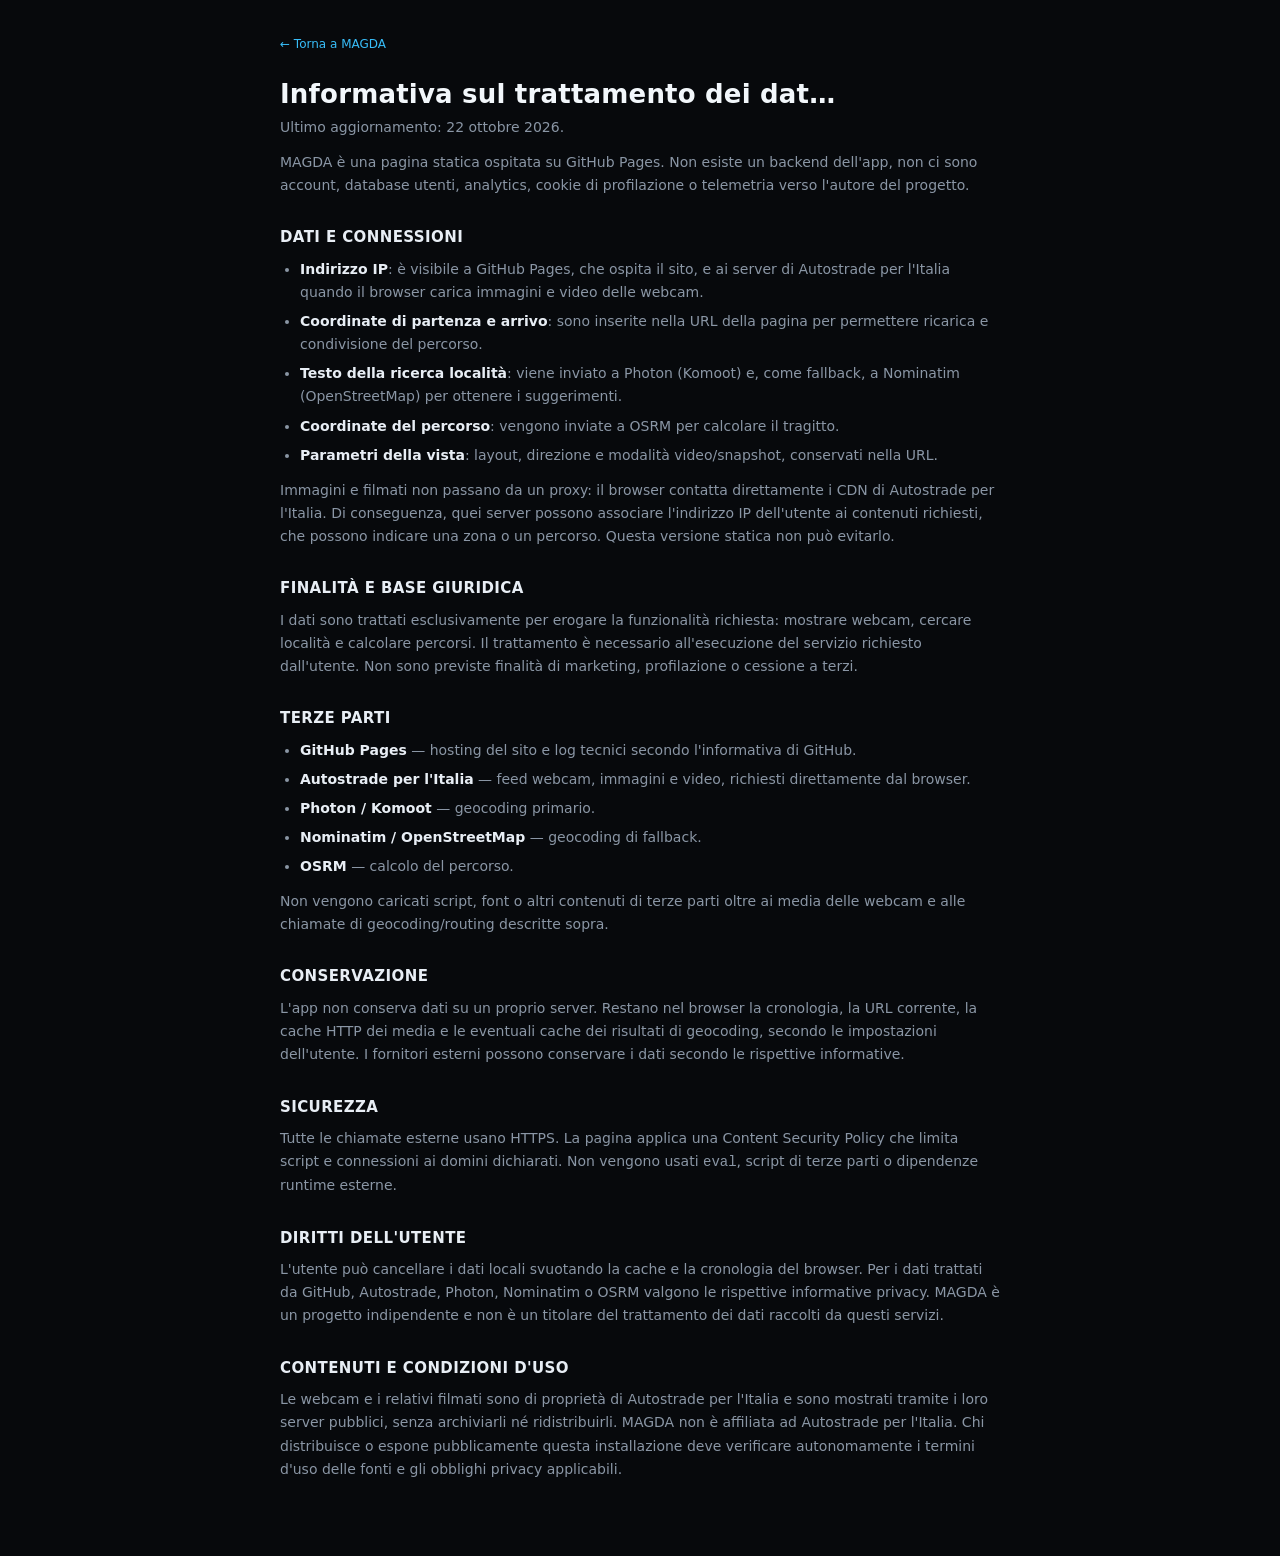
==== site/privacy.html @ 09bb5ff6 "Add privacy notice and harden static client" ====
<!doctype html>
<html lang="it" class="privacy-doc">
<head>
  <meta charset="utf-8">
  <meta name="viewport" content="width=device-width, initial-scale=1">
  <meta name="color-scheme" content="dark">
  <meta http-equiv="Content-Security-Policy" content="default-src 'self'; script-src 'self'; style-src 'self' 'unsafe-inline'; img-src 'self' data: https://video.autostrade.it; media-src 'self' https://video.autostrade.it; connect-src 'self' https://photon.komoot.io https://nominatim.openstreetmap.org https://router.project-osrm.org; font-src 'self'; object-src 'none'; base-uri 'self'; form-action 'self'">
  <link rel="icon" href="./logo-mark-64.png" type="image/png">
  <title>Informativa privacy · MAGDA</title>
  <link rel="stylesheet" href="./style.css">
</head>
<body class="privacy-doc">
  <main class="privacy-page">
    <a class="privacy-back" href="./">← Torna a MAGDA</a>

    <h1>Informativa sul trattamento dei dati personali</h1>
    <p>Ultimo aggiornamento: 22 ottobre 2026.</p>

    <p>MAGDA è una pagina statica ospitata su GitHub Pages. Non esiste un backend dell'app, non ci sono account, database utenti, analytics, cookie di profilazione o telemetria verso l'autore del progetto.</p>

    <h2>Dati e connessioni</h2>
    <ul>
      <li><strong>Indirizzo IP</strong>: è visibile a GitHub Pages, che ospita il sito, e ai server di Autostrade per l'Italia quando il browser carica immagini e video delle webcam.</li>
      <li><strong>Coordinate di partenza e arrivo</strong>: sono inserite nella URL della pagina per permettere ricarica e condivisione del percorso.</li>
      <li><strong>Testo della ricerca località</strong>: viene inviato a Photon (Komoot) e, come fallback, a Nominatim (OpenStreetMap) per ottenere i suggerimenti.</li>
      <li><strong>Coordinate del percorso</strong>: vengono inviate a OSRM per calcolare il tragitto.</li>
      <li><strong>Parametri della vista</strong>: layout, direzione e modalità video/snapshot, conservati nella URL.</li>
    </ul>

    <p>Immagini e filmati non passano da un proxy: il browser contatta direttamente i CDN di Autostrade per l'Italia. Di conseguenza, quei server possono associare l'indirizzo IP dell'utente ai contenuti richiesti, che possono indicare una zona o un percorso. Questa versione statica non può evitarlo.</p>

    <h2>Finalità e base giuridica</h2>
    <p>I dati sono trattati esclusivamente per erogare la funzionalità richiesta: mostrare webcam, cercare località e calcolare percorsi. Il trattamento è necessario all'esecuzione del servizio richiesto dall'utente. Non sono previste finalità di marketing, profilazione o cessione a terzi.</p>

    <h2>Terze parti</h2>
    <ul>
      <li><strong>GitHub Pages</strong> — hosting del sito e log tecnici secondo l'informativa di GitHub.</li>
      <li><strong>Autostrade per l'Italia</strong> — feed webcam, immagini e video, richiesti direttamente dal browser.</li>
      <li><strong>Photon / Komoot</strong> — geocoding primario.</li>
      <li><strong>Nominatim / OpenStreetMap</strong> — geocoding di fallback.</li>
      <li><strong>OSRM</strong> — calcolo del percorso.</li>
    </ul>
    <p>Non vengono caricati script, font o altri contenuti di terze parti oltre ai media delle webcam e alle chiamate di geocoding/routing descritte sopra.</p>

    <h2>Conservazione</h2>
    <p>L'app non conserva dati su un proprio server. Restano nel browser la cronologia, la URL corrente, la cache HTTP dei media e le eventuali cache dei risultati di geocoding, secondo le impostazioni dell'utente. I fornitori esterni possono conservare i dati secondo le rispettive informative.</p>

    <h2>Sicurezza</h2>
    <p>Tutte le chiamate esterne usano HTTPS. La pagina applica una Content Security Policy che limita script e connessioni ai domini dichiarati. Non vengono usati <code>eval</code>, script di terze parti o dipendenze runtime esterne.</p>

    <h2>Diritti dell'utente</h2>
    <p>L'utente può cancellare i dati locali svuotando la cache e la cronologia del browser. Per i dati trattati da GitHub, Autostrade, Photon, Nominatim o OSRM valgono le rispettive informative privacy. MAGDA è un progetto indipendente e non è un titolare del trattamento dei dati raccolti da questi servizi.</p>

    <h2>Contenuti e condizioni d'uso</h2>
    <p>Le webcam e i relativi filmati sono di proprietà di Autostrade per l'Italia e sono mostrati tramite i loro server pubblici, senza archiviarli né ridistribuirli. MAGDA non è affiliata ad Autostrade per l'Italia. Chi distribuisce o espone pubblicamente questa installazione deve verificare autonomamente i termini d'uso delle fonti e gli obblighi privacy applicabili.</p>
  </main>
</body>
</html>
---- site/style.css ----
:root {
  --bg: #07090c;
  --panel: #11161c;
  --line: #242b34;
  --text: #e8eef5;
  --muted: #8a96a5;
  --nord: #22c55e;
  --sud: #f59e0b;
  --accent: #38bdf8;
  --danger: #ef4444;
}

* {
  box-sizing: border-box;
}

html,
body {
  height: 100%;
}

body {
  margin: 0;
  display: flex;
  flex-direction: column;
  overflow: hidden;
  background: radial-gradient(circle at 50% 0%, #111821 0%, var(--bg) 55%);
  color: var(--text);
  font-family: "Inter", "Segoe UI", system-ui, -apple-system, sans-serif;
}

.welcome-bg {
  position: fixed;
  inset: -20px;
  z-index: 0;
  display: grid;
  grid-template-columns: repeat(4, minmax(0, 1fr));
  grid-template-rows: repeat(2, minmax(0, 1fr));
  gap: 2px;
  overflow: hidden;
  pointer-events: none;
  filter: blur(7px) brightness(0.6) saturate(0.8);
  transform: scale(1.04);
}

.welcome-bg[hidden] {
  display: none;
}

.welcome-bg img {
  display: block;
  width: 100%;
  height: 100%;
  object-fit: cover;
}

body.is-welcome .topbar,
body.is-welcome .stage {
  visibility: hidden;
}

body.is-welcome .masthead {
  position: relative;
  z-index: 61;
}

.masthead {
  display: grid;
  grid-template-columns: minmax(0, 1fr) auto minmax(0, 1fr);
  align-items: center;
  gap: 16px;
  padding: 8px 14px;
  background:
    radial-gradient(120% 180% at 0% 0%, rgba(34, 197, 94, 0.1), transparent 55%),
    linear-gradient(180deg, #141b23 0%, #0c1117 100%);
  border-bottom: 1px solid var(--line);
  flex: 0 0 auto;
}

.masthead-brand {
  display: flex;
  align-items: center;
  gap: 12px;
  min-width: 0;
  justify-self: start;
}

.masthead-text {
  display: flex;
  flex-direction: column;
  min-width: 0;
}

.app-name {
  font-size: 22px;
  line-height: 1;
  font-weight: 900;
  letter-spacing: 2.5px;
  color: #f2f7fb;
  text-shadow: 0 2px 10px rgba(0, 0, 0, 0.5);
}

.app-tagline {
  margin-top: 3px;
  overflow: hidden;
  color: var(--muted);
  font-size: 9px;
  font-weight: 600;
  letter-spacing: 1.4px;
  text-overflow: ellipsis;
  text-transform: uppercase;
  white-space: nowrap;
}

.masthead-stats {
  display: flex;
  flex-direction: column;
  align-items: center;
  gap: 1px;
  justify-self: center;
  padding: 5px 14px;
  color: var(--text);
  background: rgba(56, 189, 248, 0.06);
  border: 1px solid rgba(56, 189, 248, 0.24);
  border-radius: 9px;
  cursor: pointer;
  transition:
    background 120ms ease,
    border-color 120ms ease;
}

.masthead-stats:hover,
.masthead-stats:focus-visible {
  background: rgba(56, 189, 248, 0.14);
  border-color: rgba(56, 189, 248, 0.55);
  outline: none;
}

.stats-label {
  color: var(--muted);
  font-size: 9px;
  font-weight: 700;
  letter-spacing: 1.1px;
  text-transform: uppercase;
  white-space: nowrap;
}

.stats-total {
  color: #eaf6ff;
  font-size: 19px;
  font-weight: 800;
  font-variant-numeric: tabular-nums;
  line-height: 1;
}

.github-link {
  display: grid;
  place-items: center;
  width: 36px;
  height: 36px;
  color: #c3cdd8;
  background: #0b0f14;
  border: 1px solid var(--line);
  border-radius: 8px;
  flex: 0 0 auto;
  justify-self: end;
  transition: color 0.15s, background 0.15s, border-color 0.15s;
}

.github-link:hover {
  color: #fff;
  background: #111820;
  border-color: #3a4653;
}

.topbar {
  display: flex;
  align-items: center;
  gap: 14px;
  padding: 9px 14px;
  background: linear-gradient(180deg, #171d25 0%, #0e1319 100%);
  border-bottom: 1px solid var(--line);
  flex: 0 0 auto;
  flex-wrap: wrap;
  row-gap: 8px;
}

.brand {
  display: flex;
  align-items: center;
  gap: 10px;
  min-width: 0;
}

.brand-logo {
  display: block;
  width: 38px;
  height: 38px;
  flex: 0 0 auto;
  filter: drop-shadow(0 2px 6px rgba(0, 0, 0, 0.45));
}

.status-dot {
  width: 9px;
  height: 9px;
  border-radius: 50%;
  background: var(--nord);
  box-shadow: 0 0 0 0 rgba(34, 197, 94, 0.55);
  animation: pulse 2.2s infinite;
  flex: 0 0 auto;
}

.status-dot.is-error {
  background: var(--danger);
  box-shadow: 0 0 0 0 rgba(239, 68, 68, 0.55);
  animation-name: pulse-error;
}

@keyframes pulse {
  0% {
    box-shadow: 0 0 0 0 rgba(34, 197, 94, 0.5);
  }
  70% {
    box-shadow: 0 0 0 7px rgba(34, 197, 94, 0);
  }
  100% {
    box-shadow: 0 0 0 0 rgba(34, 197, 94, 0);
  }
}

@keyframes pulse-error {
  0% {
    box-shadow: 0 0 0 0 rgba(239, 68, 68, 0.5);
  }
  70% {
    box-shadow: 0 0 0 7px rgba(239, 68, 68, 0);
  }
  100% {
    box-shadow: 0 0 0 0 rgba(239, 68, 68, 0);
  }
}

.brand-text {
  min-width: 0;
}

h1 {
  margin: 0;
  max-width: min(46vw, 560px);
  overflow: hidden;
  font-size: 15px;
  font-weight: 700;
  letter-spacing: 0.2px;
  text-overflow: ellipsis;
  white-space: nowrap;
}

h1 .arrow {
  font-weight: 500;
  color: var(--muted);
}

#subtitle {
  max-width: 100%;
  margin: 2px 0 0;
  overflow: hidden;
  color: var(--muted);
  font-size: 11px;
  text-overflow: ellipsis;
  white-space: nowrap;
}

.direction-tabs {
  display: flex;
  align-items: center;
  gap: 3px;
  padding: 3px;
  background: #0b0f14;
  border: 1px solid var(--line);
  border-radius: 8px;
  flex: 0 0 auto;
}

.direction {
  display: flex;
  align-items: center;
  gap: 6px;
  font-weight: 600;
}

.direction .dir-arrow {
  font-size: 13px;
  line-height: 1;
  color: var(--muted);
}

.direction[data-direction="nord"].is-active {
  background: rgba(34, 197, 94, 0.14);
  color: #4ade80;
}

.direction[data-direction="nord"].is-active .dir-arrow {
  color: var(--nord);
}

.direction[data-direction="sud"].is-active {
  background: rgba(245, 158, 11, 0.14);
  color: #fbbf24;
}

.direction[data-direction="sud"].is-active .dir-arrow {
  color: var(--sud);
}

.direction-tabs.is-route .direction.is-active {
  background: rgba(56, 189, 248, 0.14);
  color: #7dd3fc;
}

.direction-tabs.is-route .direction.is-active .dir-arrow {
  color: var(--accent);
}

.direction-tabs.is-single {
  display: none;
}

.tab-count {
  min-width: 20px;
  padding: 2px 5px;
  border-radius: 999px;
  background: rgba(255, 255, 255, 0.08);
  font-size: 10px;
  font-variant-numeric: tabular-nums;
  text-align: center;
}

.controls {
  display: flex;
  align-items: center;
  gap: 7px;
  margin-left: auto;
  flex-wrap: wrap;
  justify-content: flex-end;
}

.group {
  display: flex;
  align-items: center;
  gap: 2px;
  padding: 3px;
  background: #0b0f14;
  border: 1px solid var(--line);
  border-radius: 8px;
}

#fullscreen {
  display: grid;
  place-items: center;
}

#fullscreen svg {
  display: block;
}

button {
  appearance: none;
  border: 0;
  background: transparent;
  color: #aeb9c6;
  font: inherit;
  font-size: 11.5px;
  line-height: 1;
  padding: 7px 9px;
  border-radius: 5px;
  cursor: pointer;
  transition: background 0.15s, color 0.15s;
  white-space: nowrap;
}

button:hover:not(:disabled) {
  background: #1e2630;
  color: #fff;
}

button.is-active {
  background: #143545;
  color: var(--accent);
}

button:disabled {
  opacity: 0.35;
  cursor: default;
}

button:focus-visible {
  outline: 2px solid var(--accent);
  outline-offset: 1px;
}

.pager {
  min-width: 54px;
  text-align: center;
  font-size: 11px;
  font-variant-numeric: tabular-nums;
  color: #c3cdd8;
}

.stage {
  flex: 1 1 auto;
  min-height: 0;
  display: flex;
}

.grid {
  flex: 1;
  min-width: 0;
  min-height: 0;
  display: grid;
  gap: 5px;
  padding: 5px;
  background: #040608;
}

.grid[data-cols="2"] {
  grid-template-columns: repeat(2, minmax(0, 1fr));
  grid-template-rows: repeat(2, minmax(0, 1fr));
}

.grid[data-cols="3"] {
  grid-template-columns: repeat(3, minmax(0, 1fr));
  grid-template-rows: repeat(3, minmax(0, 1fr));
}

.grid[data-cols="4"] {
  grid-template-columns: repeat(4, minmax(0, 1fr));
  grid-template-rows: repeat(4, minmax(0, 1fr));
}

.grid[data-cols="5"] {
  grid-template-columns: repeat(5, minmax(0, 1fr));
  grid-template-rows: repeat(5, minmax(0, 1fr));
}

.grid[data-cols="1"] {
  grid-template-columns: minmax(0, 1fr);
  grid-auto-rows: max-content;
  align-content: start;
  overflow-y: auto;
  overscroll-behavior: contain;
}

.grid[data-cols="1"] .tile {
  width: 100%;
  aspect-ratio: 16 / 9;
}

.grid[data-cols="all"] {
  grid-template-columns: repeat(auto-fill, minmax(260px, 1fr));
  grid-auto-rows: max-content;
  align-content: start;
  align-items: start;
  overflow-y: auto;
  overscroll-behavior: contain;
}

.grid[data-cols="all"] .tile {
  aspect-ratio: 16 / 9;
}

.grid[data-cols="all"] .overlay {
  top: 4px;
  right: 4px;
  max-width: calc(100% - 8px);
  padding: 3px 5px;
}

.grid[data-cols="all"] .name {
  font-size: 10px;
}

.grid[data-cols="all"] .meta,
.grid[data-cols="all"] .km {
  display: none;
}

.grid[data-cols="all"] .badge {
  font-size: 8px;
  padding: 1px 4px;
}

.grid::-webkit-scrollbar {
  width: 10px;
}

.grid::-webkit-scrollbar-track {
  background: #040608;
}

.grid::-webkit-scrollbar-thumb {
  background: #2a333f;
  border-radius: 5px;
}

.grid::-webkit-scrollbar-thumb:hover {
  background: #3a4654;
}

.tile {
  position: relative;
  min-width: 0;
  min-height: 0;
  overflow: hidden;
  background-color: #000;
  background-position: center;
  background-repeat: no-repeat;
  background-size: cover;
  border: 1px solid #1b222b;
  border-radius: 6px;
  cursor: pointer;
}

.tile:hover {
  border-color: #35414e;
}

.tile:focus-visible {
  outline: 2px solid var(--accent);
  outline-offset: -2px;
}

.tile:fullscreen {
  border: 0;
  border-radius: 0;
  cursor: default;
  aspect-ratio: auto;
}

.tile video,
.tile img {
  display: block;
  width: 100%;
  height: 100%;
  object-fit: contain;
  background: transparent;
}

.overlay {
  position: absolute;
  top: 7px;
  right: 7px;
  max-width: calc(100% - 14px);
  padding: 5px 8px 6px;
  background: rgba(5, 9, 13, 0.76);
  border: 1px solid rgba(255, 255, 255, 0.08);
  border-radius: 5px;
  backdrop-filter: blur(3px);
  pointer-events: none;
}

.overlay-top {
  display: flex;
  align-items: center;
  justify-content: space-between;
  gap: 8px;
}

.badge {
  font-size: 9.5px;
  font-weight: 700;
  letter-spacing: 0.09em;
  padding: 2px 6px;
  border-radius: 3px;
  color: #06110a;
  background: var(--muted);
}

.badge-nord {
  background: var(--nord);
}

.badge-sud {
  background: var(--sud);
}

.badge-est {
  background: #38bdf8;
  color: #04131c;
}

.badge-ovest {
  background: #a78bfa;
  color: #100a1f;
}

.km {
  font-size: 10.5px;
  color: #c7d3df;
  font-variant-numeric: tabular-nums;
  text-shadow: 0 1px 2px #000;
}

.name {
  margin: 4px 0 0;
  font-size: 12.5px;
  font-weight: 600;
  line-height: 1.25;
  white-space: nowrap;
  overflow: hidden;
  text-overflow: ellipsis;
  text-shadow: 0 1px 3px #000;
}

.meta {
  margin: 2px 0 0;
  font-size: 10px;
  color: #a9b5c2;
  text-shadow: 0 1px 2px #000;
}

.grid[data-cols="3"] .name {
  font-size: 11px;
}

.grid[data-cols="4"] .overlay {
  top: 4px;
  right: 4px;
  max-width: calc(100% - 8px);
  padding: 3px 5px;
}

.grid[data-cols="4"] .name {
  font-size: 9.5px;
}

.grid[data-cols="4"] .meta,
.grid[data-cols="4"] .km {
  display: none;
}

.grid[data-cols="4"] .badge {
  font-size: 8px;
  padding: 1px 4px;
}

.tile:fullscreen .overlay {
  top: 16px;
  right: 16px;
  max-width: 60%;
  padding: 10px 14px;
}

.tile:fullscreen .name {
  font-size: 16px;
}

.tile:fullscreen .meta {
  font-size: 12px;
}

.tile-empty {
  display: grid;
  place-items: center;
  background: #0a0d11;
  border-style: dashed;
  border-color: #1a2129;
  cursor: default;
}

.empty-label {
  color: #232b35;
  font-size: 18px;
}

.missing {
  display: grid;
  place-items: center;
  height: 100%;
  color: var(--muted);
  font-size: 12px;
}

.grid-empty {
  grid-column: 1 / -1;
  grid-row: 1 / -1;
  display: flex;
  flex-direction: column;
  align-items: center;
  justify-content: center;
  gap: 12px;
  padding: 24px;
  color: var(--muted);
  font-size: 13px;
  text-align: center;
}

.grid-empty p {
  max-width: 440px;
  margin: 0;
  line-height: 1.5;
}

.grid-empty button {
  padding: 8px 12px;
  background: #143545;
  color: var(--accent);
}

.stats-backdrop {
  position: fixed;
  inset: 0;
  z-index: 90;
  background: rgba(2, 5, 8, 0.55);
  backdrop-filter: blur(3px);
}

.stats-backdrop[hidden],
.stats-panel[hidden] {
  display: none;
}

.stats-panel {
  position: fixed;
  top: 50%;
  left: 50%;
  z-index: 91;
  width: min(640px, calc(100vw - 24px));
  max-height: min(78vh, calc(100vh - 32px));
  padding: 18px;
  overflow-y: auto;
  transform: translate(-50%, -50%);
  background: linear-gradient(
    180deg,
    rgba(21, 27, 35, 0.94),
    rgba(13, 18, 24, 0.94)
  );
  border: 1px solid rgba(120, 140, 160, 0.3);
  border-radius: 14px;
  box-shadow: 0 28px 90px rgba(0, 0, 0, 0.7);
  backdrop-filter: blur(18px) saturate(1.15);
}

.stats-head {
  display: flex;
  align-items: flex-start;
  justify-content: space-between;
  gap: 12px;
  margin-bottom: 14px;
}

.stats-head h2 {
  margin: 0;
  color: #f2f7fb;
  font-size: 16px;
  font-weight: 800;
}

.stats-hint {
  margin: 4px 0 0;
  color: var(--muted);
  font-size: 11px;
  line-height: 1.4;
}

.stats-close {
  padding: 0;
  width: 30px;
  height: 30px;
  color: var(--muted);
  font-size: 22px;
  line-height: 1;
  background: transparent;
  border: 1px solid transparent;
  border-radius: 8px;
  cursor: pointer;
  flex: 0 0 auto;
}

.stats-close:hover,
.stats-close:focus-visible {
  color: var(--text);
  background: rgba(255, 255, 255, 0.06);
  border-color: var(--line);
  outline: none;
}

.stats-body {
  min-height: 80px;
  color: var(--muted);
  font-size: 12px;
}

.stats-table {
  width: 100%;
  border-collapse: collapse;
  font-size: 12px;
}

.stats-table th {
  padding: 7px 8px;
  color: var(--muted);
  font-size: 9px;
  font-weight: 700;
  letter-spacing: 1px;
  text-align: left;
  text-transform: uppercase;
  border-bottom: 1px solid var(--line);
}

.stats-table td {
  padding: 10px 8px;
  vertical-align: top;
  border-bottom: 1px solid rgba(36, 43, 52, 0.7);
}

.stats-table tbody tr:last-child td {
  border-bottom: 0;
}

.stats-table .num {
  width: 1%;
  text-align: right;
  font-variant-numeric: tabular-nums;
  white-space: nowrap;
}

.stats-type {
  display: block;
  color: var(--text);
  font-weight: 700;
}

.stats-type-note {
  display: block;
  margin-top: 2px;
  color: var(--muted);
  font-size: 10px;
}

.stats-codes {
  display: flex;
  flex-wrap: wrap;
  gap: 4px;
}

.stats-code {
  display: inline-flex;
  align-items: center;
  padding: 1px 7px;
  color: #9fb4c7;
  font-size: 10px;
  font-weight: 700;
  letter-spacing: 0.4px;
  background: rgba(255, 255, 255, 0.05);
  border: 1px solid rgba(120, 140, 160, 0.2);
  border-radius: 999px;
}

.stats-total-row td {
  padding-top: 12px;
  color: var(--text);
  font-weight: 800;
  border-top: 1px solid var(--line);
  border-bottom: 0;
}

.stats-attrib {
  margin: 14px 0 0;
  color: #6f7d8c;
  font-size: 10px;
  line-height: 1.4;
}

.privacy-panel {
  width: min(680px, calc(100vw - 24px));
}

.privacy-body {
  color: var(--muted);
  font-size: 12px;
  line-height: 1.6;
}

.privacy-body p {
  margin: 0 0 10px;
}

.privacy-body h3 {
  margin: 16px 0 6px;
  color: var(--text);
  font-size: 11px;
  font-weight: 800;
  letter-spacing: 0.6px;
  text-transform: uppercase;
}

.privacy-body ul {
  margin: 0 0 10px;
  padding-left: 18px;
}

.privacy-body li {
  margin-bottom: 4px;
}

.privacy-body strong {
  color: var(--text);
}

.privacy-body a {
  color: var(--accent);
}

.privacy-note {
  margin-top: 16px !important;
  padding-top: 12px;
  color: #6f7d8c;
  border-top: 1px solid var(--line);
}

.linklike {
  padding: 0;
  color: var(--accent);
  font: inherit;
  background: none;
  border: 0;
  cursor: pointer;
  text-decoration: underline;
}

.linklike:hover,
.linklike:focus-visible {
  color: #eaf6ff;
  outline: none;
}

html.privacy-doc,
body.privacy-doc {
  min-height: 100%;
  background: var(--bg);
}

body.privacy-doc {
  display: block;
  height: auto;
  overflow: visible;
  overscroll-behavior-y: none;
}

.privacy-page {
  max-width: 760px;
  margin: 0 auto;
  padding: 32px 20px 64px;
  color: var(--muted);
  font-size: 14px;
  line-height: 1.65;
}

.privacy-page h1 {
  margin: 0 0 6px;
  color: #f2f7fb;
  font-size: 26px;
  line-height: 1.2;
}

.privacy-page h2 {
  margin: 28px 0 8px;
  color: var(--text);
  font-size: 15px;
  letter-spacing: 0.4px;
  text-transform: uppercase;
}

.privacy-page p,
.privacy-page ul {
  margin: 0 0 12px;
}

.privacy-page ul {
  padding-left: 20px;
}

.privacy-page li {
  margin-bottom: 6px;
}

.privacy-page strong {
  color: var(--text);
}

.privacy-page a {
  color: var(--accent);
}

.privacy-back {
  display: inline-block;
  margin-bottom: 24px;
  color: var(--accent);
  font-size: 12px;
  text-decoration: none;
}

.privacy-back:hover,
.privacy-back:focus-visible {
  color: #eaf6ff;
  text-decoration: underline;
}

.route-backdrop {
  position: fixed;
  inset: 0;
  z-index: 60;
  background: rgba(2, 5, 8, 0.66);
  backdrop-filter: blur(3px);
}

body.is-welcome .route-backdrop {
  background: rgba(2, 5, 8, 0.45);
  backdrop-filter: blur(2px) saturate(0.8);
}

.route-backdrop[hidden],
.route-panel[hidden],
.route-suggestions[hidden],
.route-close[hidden] {
  display: none;
}

.route-panel {
  position: fixed;
  top: 50%;
  left: 50%;
  z-index: 61;
  width: min(480px, calc(100vw - 24px));
  max-height: calc(100vh - 32px);
  padding: 18px;
  overflow-y: auto;
  transform: translate(-50%, -50%);
  background: linear-gradient(180deg, #151b23, #0d1218);
  border: 1px solid #2b3542;
  border-radius: 12px;
  box-shadow: 0 24px 80px rgba(0, 0, 0, 0.65);
}

.route-panel-head {
  display: flex;
  align-items: flex-start;
  justify-content: space-between;
  gap: 12px;
}

.route-head-main {
  display: flex;
  align-items: center;
  gap: 12px;
  min-width: 0;
}

.route-logo {
  display: block;
  width: 42px;
  height: 42px;
  flex: 0 0 auto;
  filter: drop-shadow(0 2px 6px rgba(0, 0, 0, 0.45));
}

.route-panel h2 {
  margin: 0;
  font-size: 16px;
  font-weight: 700;
  letter-spacing: 0.1px;
}

.route-hint {
  margin: 4px 0 0;
  color: var(--muted);
  font-size: 11px;
  line-height: 1.4;
}

.route-close {
  display: grid;
  place-items: center;
  width: 30px;
  height: 30px;
  padding: 0;
  color: #c3cdd8;
  font-size: 20px;
  line-height: 1;
  background: #0b0f14;
  border: 1px solid var(--line);
  border-radius: 7px;
  flex: 0 0 auto;
}

.route-field {
  position: relative;
  margin-top: 14px;
}

.route-field > label {
  display: block;
  margin-bottom: 5px;
  color: var(--muted);
  font-size: 10.5px;
  font-weight: 600;
  letter-spacing: 0.09em;
  text-transform: uppercase;
}

.route-input-wrap {
  display: flex;
  align-items: center;
  gap: 8px;
  padding: 0 10px;
  background: #080c11;
  border: 1px solid var(--line);
  border-radius: 8px;
}

.route-input-wrap:focus-within {
  border-color: var(--accent);
  box-shadow: 0 0 0 1px rgba(56, 189, 248, 0.25);
}

.route-pin {
  display: grid;
  place-items: center;
  width: 20px;
  height: 20px;
  color: #7dd3fc;
  font-size: 10px;
  font-weight: 700;
  background: #123040;
  border-radius: 50%;
  flex: 0 0 auto;
}

.route-pin.pin-b {
  color: #fbbf24;
  background: #3a2a12;
}

.route-input-wrap input {
  flex: 1;
  min-width: 0;
  padding: 10px 0;
  color: var(--text);
  font: inherit;
  font-size: 13px;
  background: transparent;
  border: 0;
  outline: 0;
}

.route-input-wrap input::placeholder {
  color: #5b6675;
}

.route-suggestions {
  position: absolute;
  top: calc(100% + 4px);
  right: 0;
  left: 0;
  z-index: 5;
  max-height: 220px;
  padding: 4px;
  margin: 0;
  overflow-y: auto;
  list-style: none;
  background: #0b1117;
  border: 1px solid #2b3542;
  border-radius: 8px;
  box-shadow: 0 14px 40px rgba(0, 0, 0, 0.55);
}

.route-suggestions li {
  margin: 0;
}

.route-suggestions button {
  display: block;
  width: 100%;
  padding: 8px 9px;
  line-height: 1.25;
  text-align: left;
  white-space: normal;
  border-radius: 6px;
}

.route-suggestions button strong {
  display: block;
  color: #e8eef5;
  font-size: 12.5px;
  font-weight: 600;
}

.route-suggestions button span {
  display: block;
  margin-top: 2px;
  color: var(--muted);
  font-size: 10.5px;
}

.route-suggestions button:hover {
  background: #1e2630;
}

.route-suggestions .suggestion-empty {
  padding: 8px 9px;
  color: var(--muted);
  font-size: 11px;
}

.route-suggestions .suggestion-error {
  color: #fca5a5;
}

.route-suggestions .suggestion-loading {
  display: flex;
  align-items: center;
  gap: 8px;
  padding: 8px 9px;
  color: #7dd3fc;
  font-size: 11px;
}

.spinner {
  width: 12px;
  height: 12px;
  flex: 0 0 auto;
  border: 2px solid rgba(125, 211, 252, 0.25);
  border-top-color: #7dd3fc;
  border-radius: 50%;
  animation: spin 0.7s linear infinite;
}

@keyframes spin {
  to {
    transform: rotate(360deg);
  }
}

@media (prefers-reduced-motion: reduce) {
  .spinner {
    animation: none;
  }
}

.route-options {
  display: flex;
  align-items: center;
  gap: 14px;
  margin-top: 16px;
  flex-wrap: wrap;
}

.route-check {
  display: flex;
  align-items: center;
  gap: 8px;
  color: #c3cdd8;
  font-size: 11.5px;
  cursor: pointer;
}

.route-check input {
  width: 14px;
  height: 14px;
  accent-color: var(--accent);
}

.route-actions {
  display: flex;
  gap: 8px;
  margin-top: 18px;
  flex-wrap: wrap;
}

.route-submit {
  flex: 1 1 160px;
  padding: 10px 16px;
  color: #04131c;
  font-weight: 700;
  background: var(--accent);
  border-radius: 7px;
}

.route-submit:hover:not(:disabled) {
  color: #04131c;
  background: #7dd3fc;
}

.route-status {
  min-height: 16px;
  margin: 12px 0 0;
  color: var(--muted);
  font-size: 11.5px;
  line-height: 1.4;
}

.route-status.is-error {
  color: #fca5a5;
}

.route-status.is-ok {
  color: #86efac;
}

.route-status.is-loading {
  color: #7dd3fc;
}

.route-attrib {
  margin: 12px 0 0;
  color: #596473;
  font-size: 9.5px;
  line-height: 1.4;
}

.error {
  position: fixed;
  left: 50%;
  bottom: 18px;
  transform: translateX(-50%);
  max-width: min(90vw, 640px);
  padding: 10px 16px;
  border: 1px solid #7f1d1d;
  border-radius: 8px;
  background: rgba(50, 12, 12, 0.95);
  color: #fecaca;
  font-size: 12px;
  z-index: 80;
}

.error[hidden] {
  display: none;
}

@media (max-width: 1000px) {
  .layout[data-layout="4"],
  .layout[data-layout="5"] {
    display: none;
  }
}

@media (max-width: 780px) {
  .masthead {
    display: flex;
    flex-wrap: wrap;
    row-gap: 6px;
  }

  .masthead-stats {
    order: 3;
    width: 100%;
  }

  .topbar {
    flex-wrap: wrap;
    gap: 8px;
  }

  .brand {
    flex: 1 1 100%;
  }

  .controls {
    margin-left: 0;
    justify-content: flex-start;
    width: 100%;
  }

  h1 {
    max-width: 100%;
    font-size: 14px;
  }

  #subtitle {
    white-space: normal;
  }

  .route-panel {
    width: calc(100vw - 16px);
    max-height: calc(100vh - 16px);
    padding: 14px;
  }

  .route-options {
    align-items: flex-start;
    flex-direction: column;
    gap: 10px;
  }

  .route-actions {
    flex-direction: column;
  }

  .route-submit {
    width: 100%;
    flex: none;
  }
}

@media (max-width: 1000px) {
  .welcome-bg {
    grid-template-columns: repeat(3, minmax(0, 1fr));
    grid-template-rows: repeat(3, minmax(0, 1fr));
  }
}

@media (max-width: 700px), (max-width: 950px) and (max-height: 500px) {
  #layout-group,
  #pager-group,
  #auto {
    display: none;
  }

  .welcome-bg {
    grid-template-columns: repeat(2, minmax(0, 1fr));
    grid-template-rows: repeat(4, minmax(0, 1fr));
  }

  .grid[data-cols="1"] {
    gap: 8px;
    padding: 0 0 8px;
  }

  .grid[data-cols="1"] .tile {
    border: 0;
    border-radius: 0;
  }
}

@media (min-width: 701px) and (max-width: 950px) and (max-height: 500px) and (orientation: landscape) {
  .grid[data-cols="1"] {
    grid-template-columns: repeat(2, minmax(0, 1fr));
  }
}
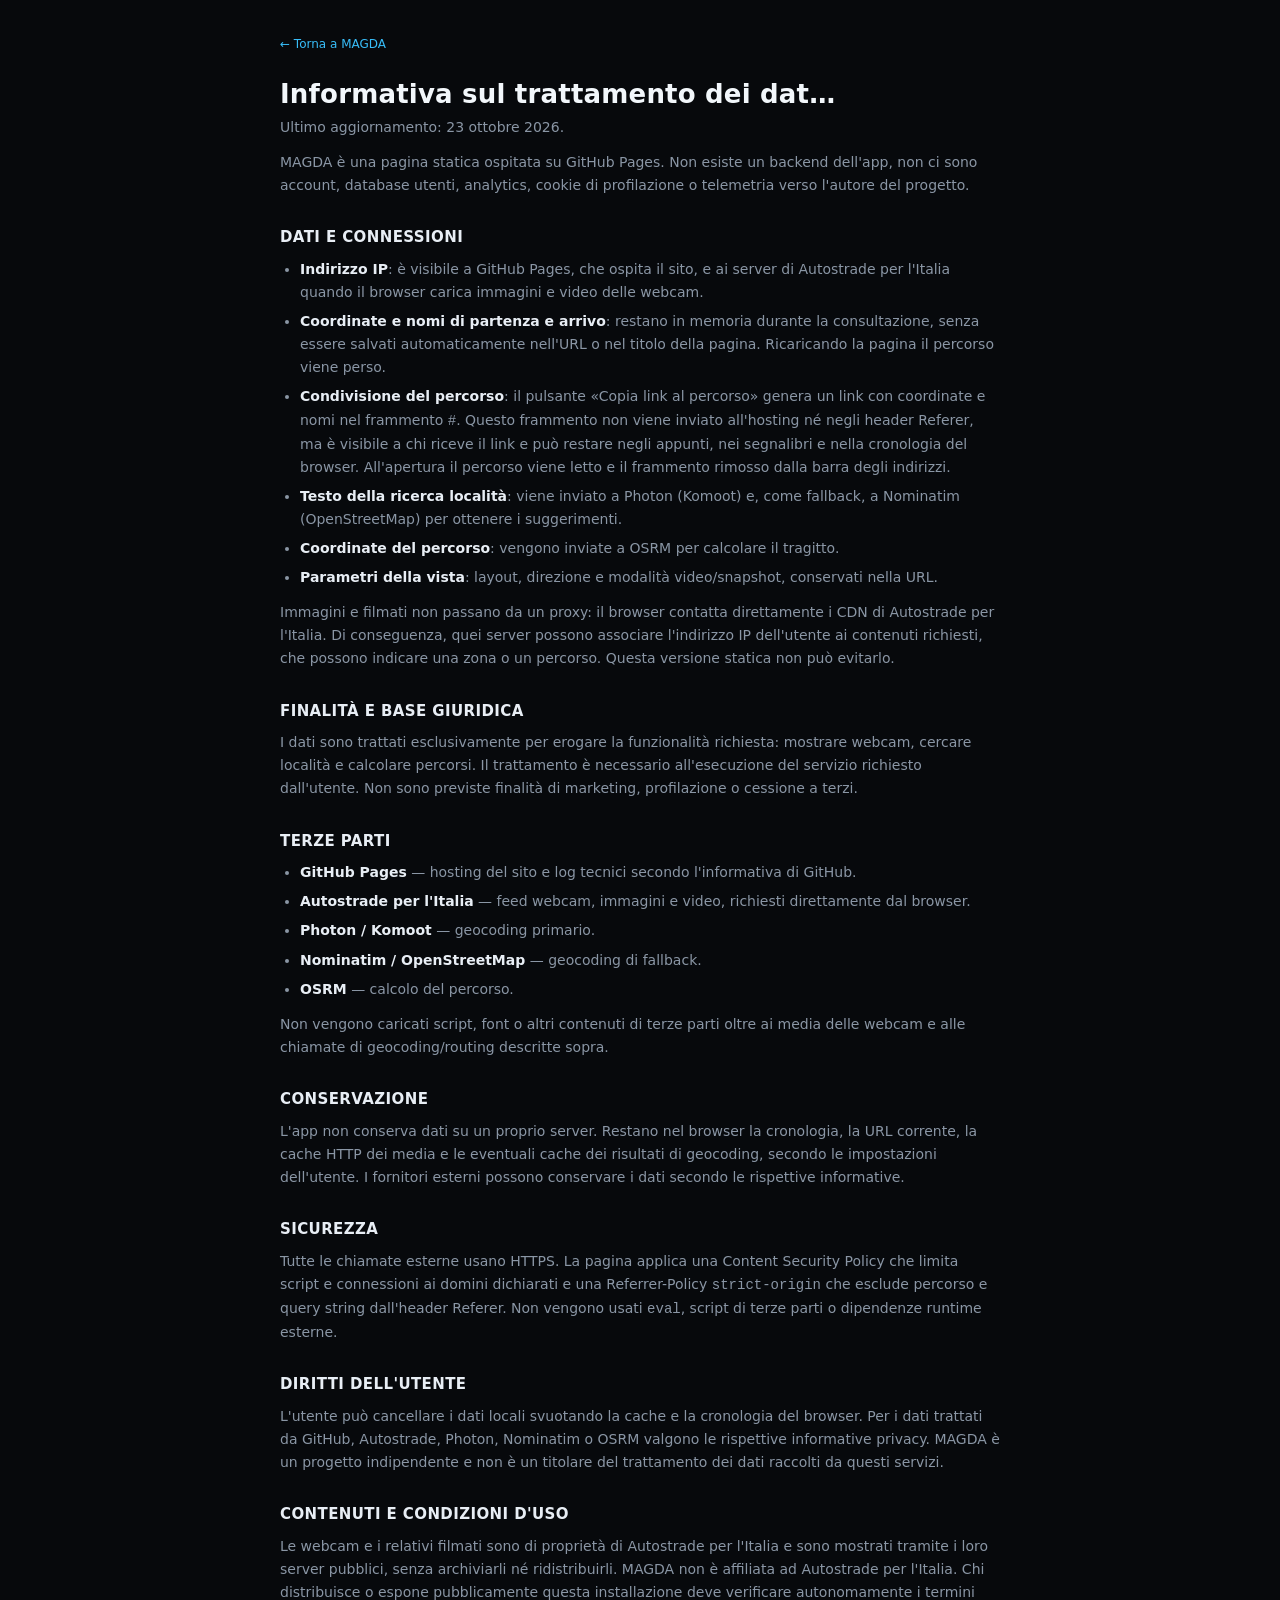
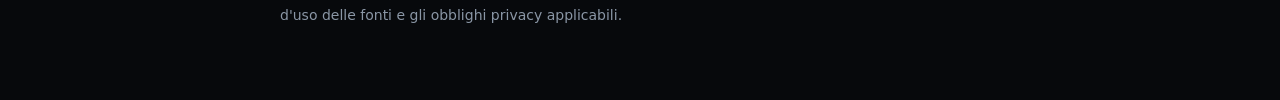
==== commit 94492119: "fix: keep route details out of the URL until explicitly shared" ====
--- a/site/privacy.html
+++ b/site/privacy.html
@@ -4,6 +4,7 @@
   <meta charset="utf-8">
   <meta name="viewport" content="width=device-width, initial-scale=1">
   <meta name="color-scheme" content="dark">
+  <meta name="referrer" content="strict-origin">
   <meta http-equiv="Content-Security-Policy" content="default-src 'self'; script-src 'self'; style-src 'self' 'unsafe-inline'; img-src 'self' data: https://video.autostrade.it; media-src 'self' https://video.autostrade.it; connect-src 'self' https://photon.komoot.io https://nominatim.openstreetmap.org https://router.project-osrm.org; font-src 'self'; object-src 'none'; base-uri 'self'; form-action 'self'">
   <link rel="icon" href="./logo-mark-64.png" type="image/png">
   <title>Informativa privacy · MAGDA</title>
@@ -14,14 +15,15 @@
     <a class="privacy-back" href="./">← Torna a MAGDA</a>
 
     <h1>Informativa sul trattamento dei dati personali</h1>
-    <p>Ultimo aggiornamento: 22 ottobre 2026.</p>
+    <p>Ultimo aggiornamento: 23 ottobre 2026.</p>
 
     <p>MAGDA è una pagina statica ospitata su GitHub Pages. Non esiste un backend dell'app, non ci sono account, database utenti, analytics, cookie di profilazione o telemetria verso l'autore del progetto.</p>
 
     <h2>Dati e connessioni</h2>
     <ul>
       <li><strong>Indirizzo IP</strong>: è visibile a GitHub Pages, che ospita il sito, e ai server di Autostrade per l'Italia quando il browser carica immagini e video delle webcam.</li>
-      <li><strong>Coordinate di partenza e arrivo</strong>: sono inserite nella URL della pagina per permettere ricarica e condivisione del percorso.</li>
+      <li><strong>Coordinate e nomi di partenza e arrivo</strong>: restano in memoria durante la consultazione, senza essere salvati automaticamente nell'URL o nel titolo della pagina. Ricaricando la pagina il percorso viene perso.</li>
+      <li><strong>Condivisione del percorso</strong>: il pulsante «Copia link al percorso» genera un link con coordinate e nomi nel frammento <code>#</code>. Questo frammento non viene inviato all'hosting né negli header Referer, ma è visibile a chi riceve il link e può restare negli appunti, nei segnalibri e nella cronologia del browser. All'apertura il percorso viene letto e il frammento rimosso dalla barra degli indirizzi.</li>
       <li><strong>Testo della ricerca località</strong>: viene inviato a Photon (Komoot) e, come fallback, a Nominatim (OpenStreetMap) per ottenere i suggerimenti.</li>
       <li><strong>Coordinate del percorso</strong>: vengono inviate a OSRM per calcolare il tragitto.</li>
       <li><strong>Parametri della vista</strong>: layout, direzione e modalità video/snapshot, conservati nella URL.</li>
@@ -46,7 +48,7 @@
     <p>L'app non conserva dati su un proprio server. Restano nel browser la cronologia, la URL corrente, la cache HTTP dei media e le eventuali cache dei risultati di geocoding, secondo le impostazioni dell'utente. I fornitori esterni possono conservare i dati secondo le rispettive informative.</p>
 
     <h2>Sicurezza</h2>
-    <p>Tutte le chiamate esterne usano HTTPS. La pagina applica una Content Security Policy che limita script e connessioni ai domini dichiarati. Non vengono usati <code>eval</code>, script di terze parti o dipendenze runtime esterne.</p>
+    <p>Tutte le chiamate esterne usano HTTPS. La pagina applica una Content Security Policy che limita script e connessioni ai domini dichiarati e una Referrer-Policy <code>strict-origin</code> che esclude percorso e query string dall'header Referer. Non vengono usati <code>eval</code>, script di terze parti o dipendenze runtime esterne.</p>
 
     <h2>Diritti dell'utente</h2>
     <p>L'utente può cancellare i dati locali svuotando la cache e la cronologia del browser. Per i dati trattati da GitHub, Autostrade, Photon, Nominatim o OSRM valgono le rispettive informative privacy. MAGDA è un progetto indipendente e non è un titolare del trattamento dei dati raccolti da questi servizi.</p>
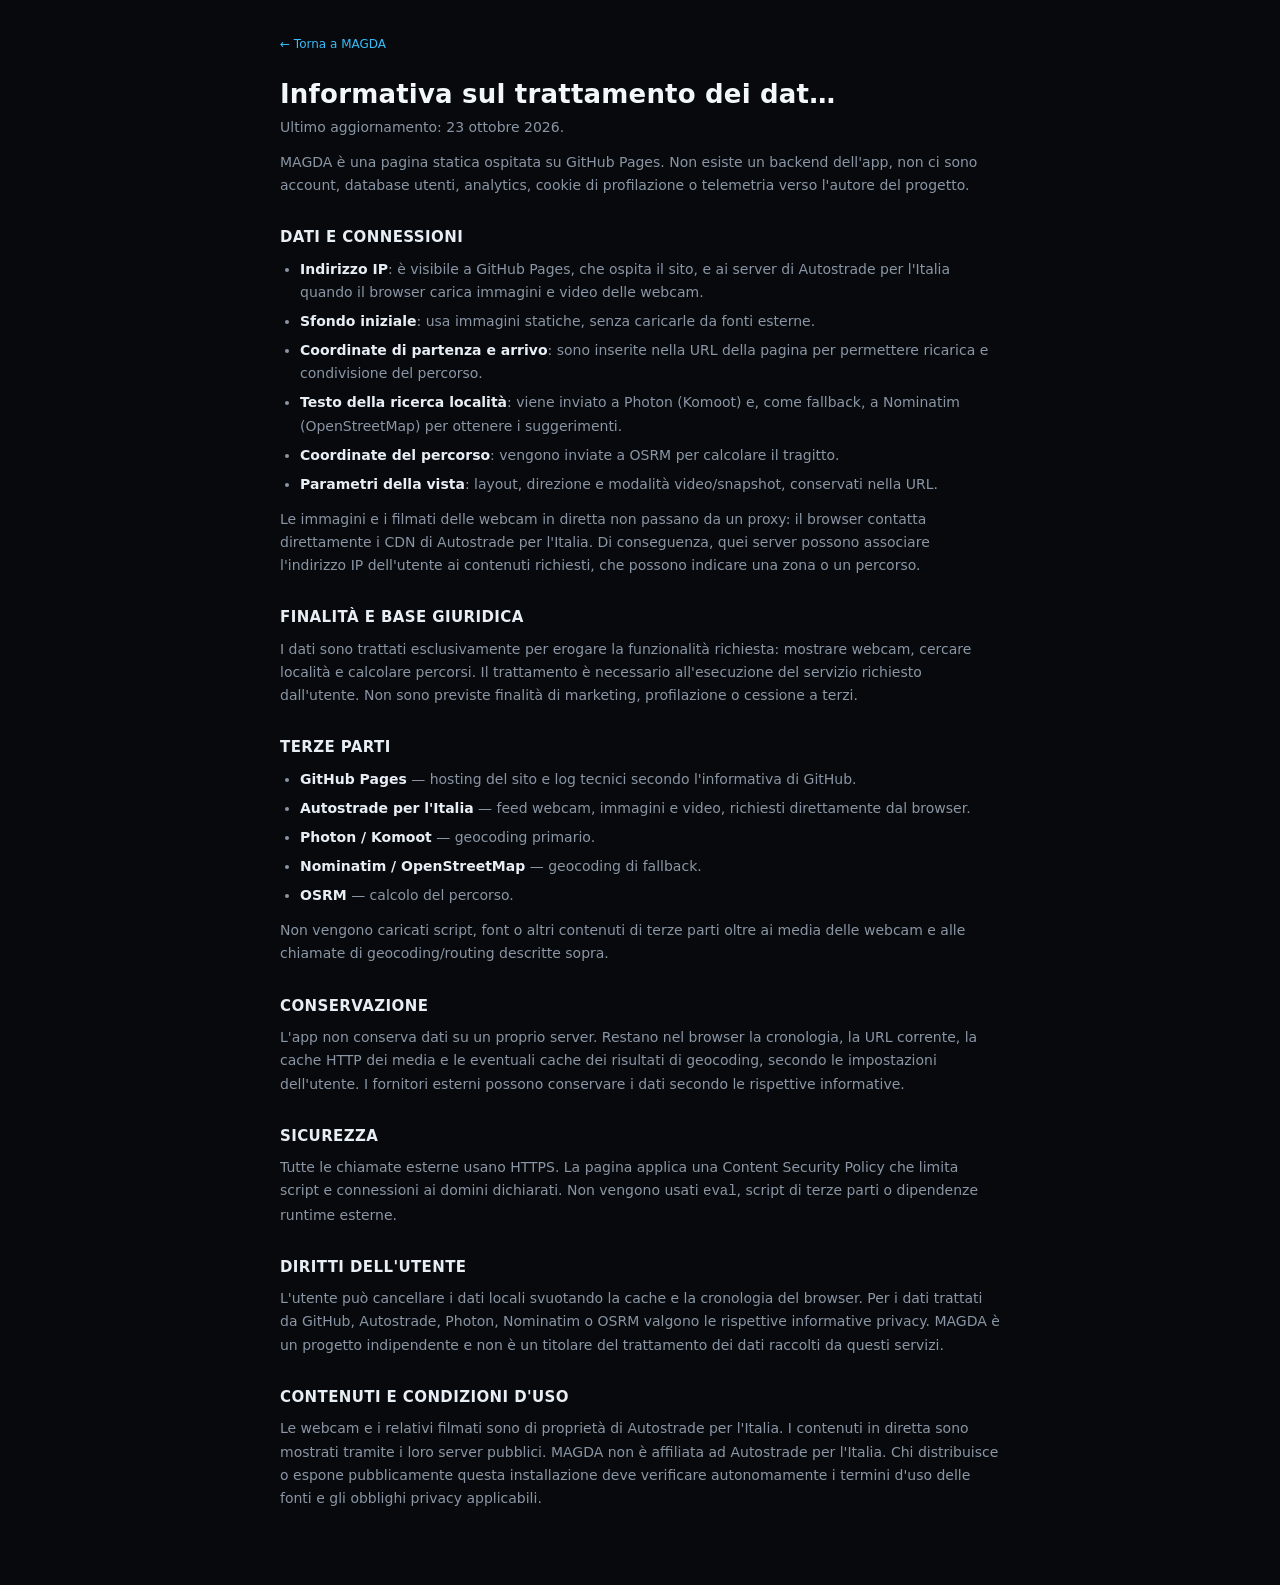
==== commit 84a162b6: "fix: serve welcome backgrounds locally" ====
--- a/site/privacy.html
+++ b/site/privacy.html
@@ -4,7 +4,6 @@
   <meta charset="utf-8">
   <meta name="viewport" content="width=device-width, initial-scale=1">
   <meta name="color-scheme" content="dark">
-  <meta name="referrer" content="strict-origin">
   <meta http-equiv="Content-Security-Policy" content="default-src 'self'; script-src 'self'; style-src 'self' 'unsafe-inline'; img-src 'self' data: https://video.autostrade.it; media-src 'self' https://video.autostrade.it; connect-src 'self' https://photon.komoot.io https://nominatim.openstreetmap.org https://router.project-osrm.org; font-src 'self'; object-src 'none'; base-uri 'self'; form-action 'self'">
   <link rel="icon" href="./logo-mark-64.png" type="image/png">
   <title>Informativa privacy · MAGDA</title>
@@ -22,14 +21,14 @@
     <h2>Dati e connessioni</h2>
     <ul>
       <li><strong>Indirizzo IP</strong>: è visibile a GitHub Pages, che ospita il sito, e ai server di Autostrade per l'Italia quando il browser carica immagini e video delle webcam.</li>
-      <li><strong>Coordinate e nomi di partenza e arrivo</strong>: restano in memoria durante la consultazione, senza essere salvati automaticamente nell'URL o nel titolo della pagina. Ricaricando la pagina il percorso viene perso.</li>
-      <li><strong>Condivisione del percorso</strong>: il pulsante «Copia link al percorso» genera un link con coordinate e nomi nel frammento <code>#</code>. Questo frammento non viene inviato all'hosting né negli header Referer, ma è visibile a chi riceve il link e può restare negli appunti, nei segnalibri e nella cronologia del browser. All'apertura il percorso viene letto e il frammento rimosso dalla barra degli indirizzi.</li>
+      <li><strong>Sfondo iniziale</strong>: usa immagini statiche, senza caricarle da fonti esterne.</li>
+      <li><strong>Coordinate di partenza e arrivo</strong>: sono inserite nella URL della pagina per permettere ricarica e condivisione del percorso.</li>
       <li><strong>Testo della ricerca località</strong>: viene inviato a Photon (Komoot) e, come fallback, a Nominatim (OpenStreetMap) per ottenere i suggerimenti.</li>
       <li><strong>Coordinate del percorso</strong>: vengono inviate a OSRM per calcolare il tragitto.</li>
       <li><strong>Parametri della vista</strong>: layout, direzione e modalità video/snapshot, conservati nella URL.</li>
     </ul>
 
-    <p>Immagini e filmati non passano da un proxy: il browser contatta direttamente i CDN di Autostrade per l'Italia. Di conseguenza, quei server possono associare l'indirizzo IP dell'utente ai contenuti richiesti, che possono indicare una zona o un percorso. Questa versione statica non può evitarlo.</p>
+    <p>Le immagini e i filmati delle webcam in diretta non passano da un proxy: il browser contatta direttamente i CDN di Autostrade per l'Italia. Di conseguenza, quei server possono associare l'indirizzo IP dell'utente ai contenuti richiesti, che possono indicare una zona o un percorso.</p>
 
     <h2>Finalità e base giuridica</h2>
     <p>I dati sono trattati esclusivamente per erogare la funzionalità richiesta: mostrare webcam, cercare località e calcolare percorsi. Il trattamento è necessario all'esecuzione del servizio richiesto dall'utente. Non sono previste finalità di marketing, profilazione o cessione a terzi.</p>
@@ -48,13 +47,13 @@
     <p>L'app non conserva dati su un proprio server. Restano nel browser la cronologia, la URL corrente, la cache HTTP dei media e le eventuali cache dei risultati di geocoding, secondo le impostazioni dell'utente. I fornitori esterni possono conservare i dati secondo le rispettive informative.</p>
 
     <h2>Sicurezza</h2>
-    <p>Tutte le chiamate esterne usano HTTPS. La pagina applica una Content Security Policy che limita script e connessioni ai domini dichiarati e una Referrer-Policy <code>strict-origin</code> che esclude percorso e query string dall'header Referer. Non vengono usati <code>eval</code>, script di terze parti o dipendenze runtime esterne.</p>
+    <p>Tutte le chiamate esterne usano HTTPS. La pagina applica una Content Security Policy che limita script e connessioni ai domini dichiarati. Non vengono usati <code>eval</code>, script di terze parti o dipendenze runtime esterne.</p>
 
     <h2>Diritti dell'utente</h2>
     <p>L'utente può cancellare i dati locali svuotando la cache e la cronologia del browser. Per i dati trattati da GitHub, Autostrade, Photon, Nominatim o OSRM valgono le rispettive informative privacy. MAGDA è un progetto indipendente e non è un titolare del trattamento dei dati raccolti da questi servizi.</p>
 
     <h2>Contenuti e condizioni d'uso</h2>
-    <p>Le webcam e i relativi filmati sono di proprietà di Autostrade per l'Italia e sono mostrati tramite i loro server pubblici, senza archiviarli né ridistribuirli. MAGDA non è affiliata ad Autostrade per l'Italia. Chi distribuisce o espone pubblicamente questa installazione deve verificare autonomamente i termini d'uso delle fonti e gli obblighi privacy applicabili.</p>
+    <p>Le webcam e i relativi filmati sono di proprietà di Autostrade per l'Italia. I contenuti in diretta sono mostrati tramite i loro server pubblici. MAGDA non è affiliata ad Autostrade per l'Italia. Chi distribuisce o espone pubblicamente questa installazione deve verificare autonomamente i termini d'uso delle fonti e gli obblighi privacy applicabili.</p>
   </main>
 </body>
 </html>
--- a/site/style.css
+++ b/site/style.css
@@ -39,7 +39,7 @@
   gap: 2px;
   overflow: hidden;
   pointer-events: none;
-  filter: blur(7px) brightness(0.6) saturate(0.8);
+  filter: brightness(0.6) saturate(0.8);
   transform: scale(1.04);
 }
 
@@ -1016,7 +1016,7 @@
 
 body.is-welcome .route-backdrop {
   background: rgba(2, 5, 8, 0.45);
-  backdrop-filter: blur(2px) saturate(0.8);
+  backdrop-filter: saturate(0.8);
 }
 
 .route-backdrop[hidden],
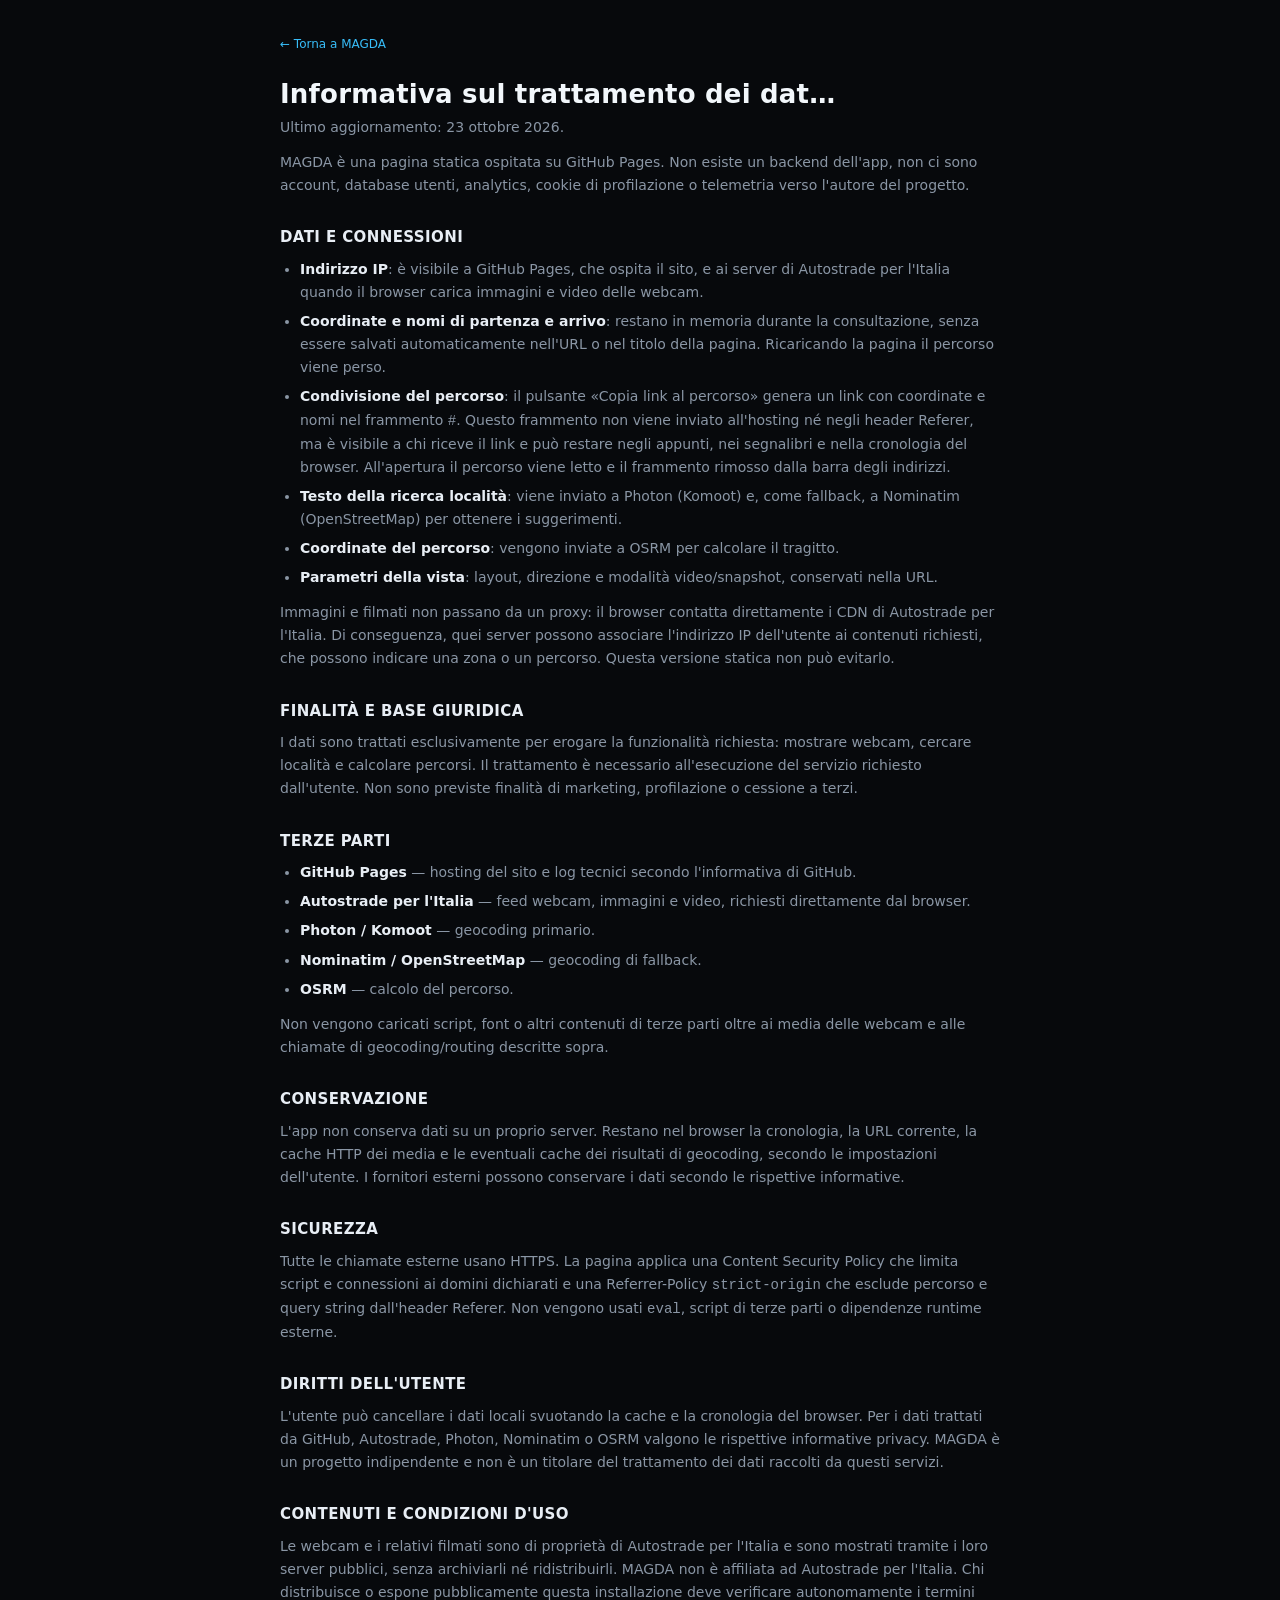
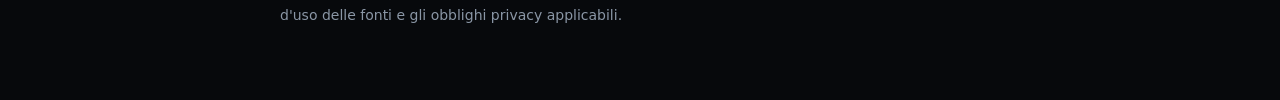
==== commit 90391b47: "Merge pull request #2 from siddolo/fix/route-url-privacy fix: keep route details out of the URL unti" ====
--- a/site/privacy.html
+++ b/site/privacy.html
@@ -4,6 +4,7 @@
   <meta charset="utf-8">
   <meta name="viewport" content="width=device-width, initial-scale=1">
   <meta name="color-scheme" content="dark">
+  <meta name="referrer" content="strict-origin">
   <meta http-equiv="Content-Security-Policy" content="default-src 'self'; script-src 'self'; style-src 'self' 'unsafe-inline'; img-src 'self' data: https://video.autostrade.it; media-src 'self' https://video.autostrade.it; connect-src 'self' https://photon.komoot.io https://nominatim.openstreetmap.org https://router.project-osrm.org; font-src 'self'; object-src 'none'; base-uri 'self'; form-action 'self'">
   <link rel="icon" href="./logo-mark-64.png" type="image/png">
   <title>Informativa privacy · MAGDA</title>
@@ -21,14 +22,14 @@
     <h2>Dati e connessioni</h2>
     <ul>
       <li><strong>Indirizzo IP</strong>: è visibile a GitHub Pages, che ospita il sito, e ai server di Autostrade per l'Italia quando il browser carica immagini e video delle webcam.</li>
-      <li><strong>Sfondo iniziale</strong>: usa immagini statiche, senza caricarle da fonti esterne.</li>
-      <li><strong>Coordinate di partenza e arrivo</strong>: sono inserite nella URL della pagina per permettere ricarica e condivisione del percorso.</li>
+      <li><strong>Coordinate e nomi di partenza e arrivo</strong>: restano in memoria durante la consultazione, senza essere salvati automaticamente nell'URL o nel titolo della pagina. Ricaricando la pagina il percorso viene perso.</li>
+      <li><strong>Condivisione del percorso</strong>: il pulsante «Copia link al percorso» genera un link con coordinate e nomi nel frammento <code>#</code>. Questo frammento non viene inviato all'hosting né negli header Referer, ma è visibile a chi riceve il link e può restare negli appunti, nei segnalibri e nella cronologia del browser. All'apertura il percorso viene letto e il frammento rimosso dalla barra degli indirizzi.</li>
       <li><strong>Testo della ricerca località</strong>: viene inviato a Photon (Komoot) e, come fallback, a Nominatim (OpenStreetMap) per ottenere i suggerimenti.</li>
       <li><strong>Coordinate del percorso</strong>: vengono inviate a OSRM per calcolare il tragitto.</li>
       <li><strong>Parametri della vista</strong>: layout, direzione e modalità video/snapshot, conservati nella URL.</li>
     </ul>
 
-    <p>Le immagini e i filmati delle webcam in diretta non passano da un proxy: il browser contatta direttamente i CDN di Autostrade per l'Italia. Di conseguenza, quei server possono associare l'indirizzo IP dell'utente ai contenuti richiesti, che possono indicare una zona o un percorso.</p>
+    <p>Immagini e filmati non passano da un proxy: il browser contatta direttamente i CDN di Autostrade per l'Italia. Di conseguenza, quei server possono associare l'indirizzo IP dell'utente ai contenuti richiesti, che possono indicare una zona o un percorso. Questa versione statica non può evitarlo.</p>
 
     <h2>Finalità e base giuridica</h2>
     <p>I dati sono trattati esclusivamente per erogare la funzionalità richiesta: mostrare webcam, cercare località e calcolare percorsi. Il trattamento è necessario all'esecuzione del servizio richiesto dall'utente. Non sono previste finalità di marketing, profilazione o cessione a terzi.</p>
@@ -47,13 +48,13 @@
     <p>L'app non conserva dati su un proprio server. Restano nel browser la cronologia, la URL corrente, la cache HTTP dei media e le eventuali cache dei risultati di geocoding, secondo le impostazioni dell'utente. I fornitori esterni possono conservare i dati secondo le rispettive informative.</p>
 
     <h2>Sicurezza</h2>
-    <p>Tutte le chiamate esterne usano HTTPS. La pagina applica una Content Security Policy che limita script e connessioni ai domini dichiarati. Non vengono usati <code>eval</code>, script di terze parti o dipendenze runtime esterne.</p>
+    <p>Tutte le chiamate esterne usano HTTPS. La pagina applica una Content Security Policy che limita script e connessioni ai domini dichiarati e una Referrer-Policy <code>strict-origin</code> che esclude percorso e query string dall'header Referer. Non vengono usati <code>eval</code>, script di terze parti o dipendenze runtime esterne.</p>
 
     <h2>Diritti dell'utente</h2>
     <p>L'utente può cancellare i dati locali svuotando la cache e la cronologia del browser. Per i dati trattati da GitHub, Autostrade, Photon, Nominatim o OSRM valgono le rispettive informative privacy. MAGDA è un progetto indipendente e non è un titolare del trattamento dei dati raccolti da questi servizi.</p>
 
     <h2>Contenuti e condizioni d'uso</h2>
-    <p>Le webcam e i relativi filmati sono di proprietà di Autostrade per l'Italia. I contenuti in diretta sono mostrati tramite i loro server pubblici. MAGDA non è affiliata ad Autostrade per l'Italia. Chi distribuisce o espone pubblicamente questa installazione deve verificare autonomamente i termini d'uso delle fonti e gli obblighi privacy applicabili.</p>
+    <p>Le webcam e i relativi filmati sono di proprietà di Autostrade per l'Italia e sono mostrati tramite i loro server pubblici, senza archiviarli né ridistribuirli. MAGDA non è affiliata ad Autostrade per l'Italia. Chi distribuisce o espone pubblicamente questa installazione deve verificare autonomamente i termini d'uso delle fonti e gli obblighi privacy applicabili.</p>
   </main>
 </body>
 </html>
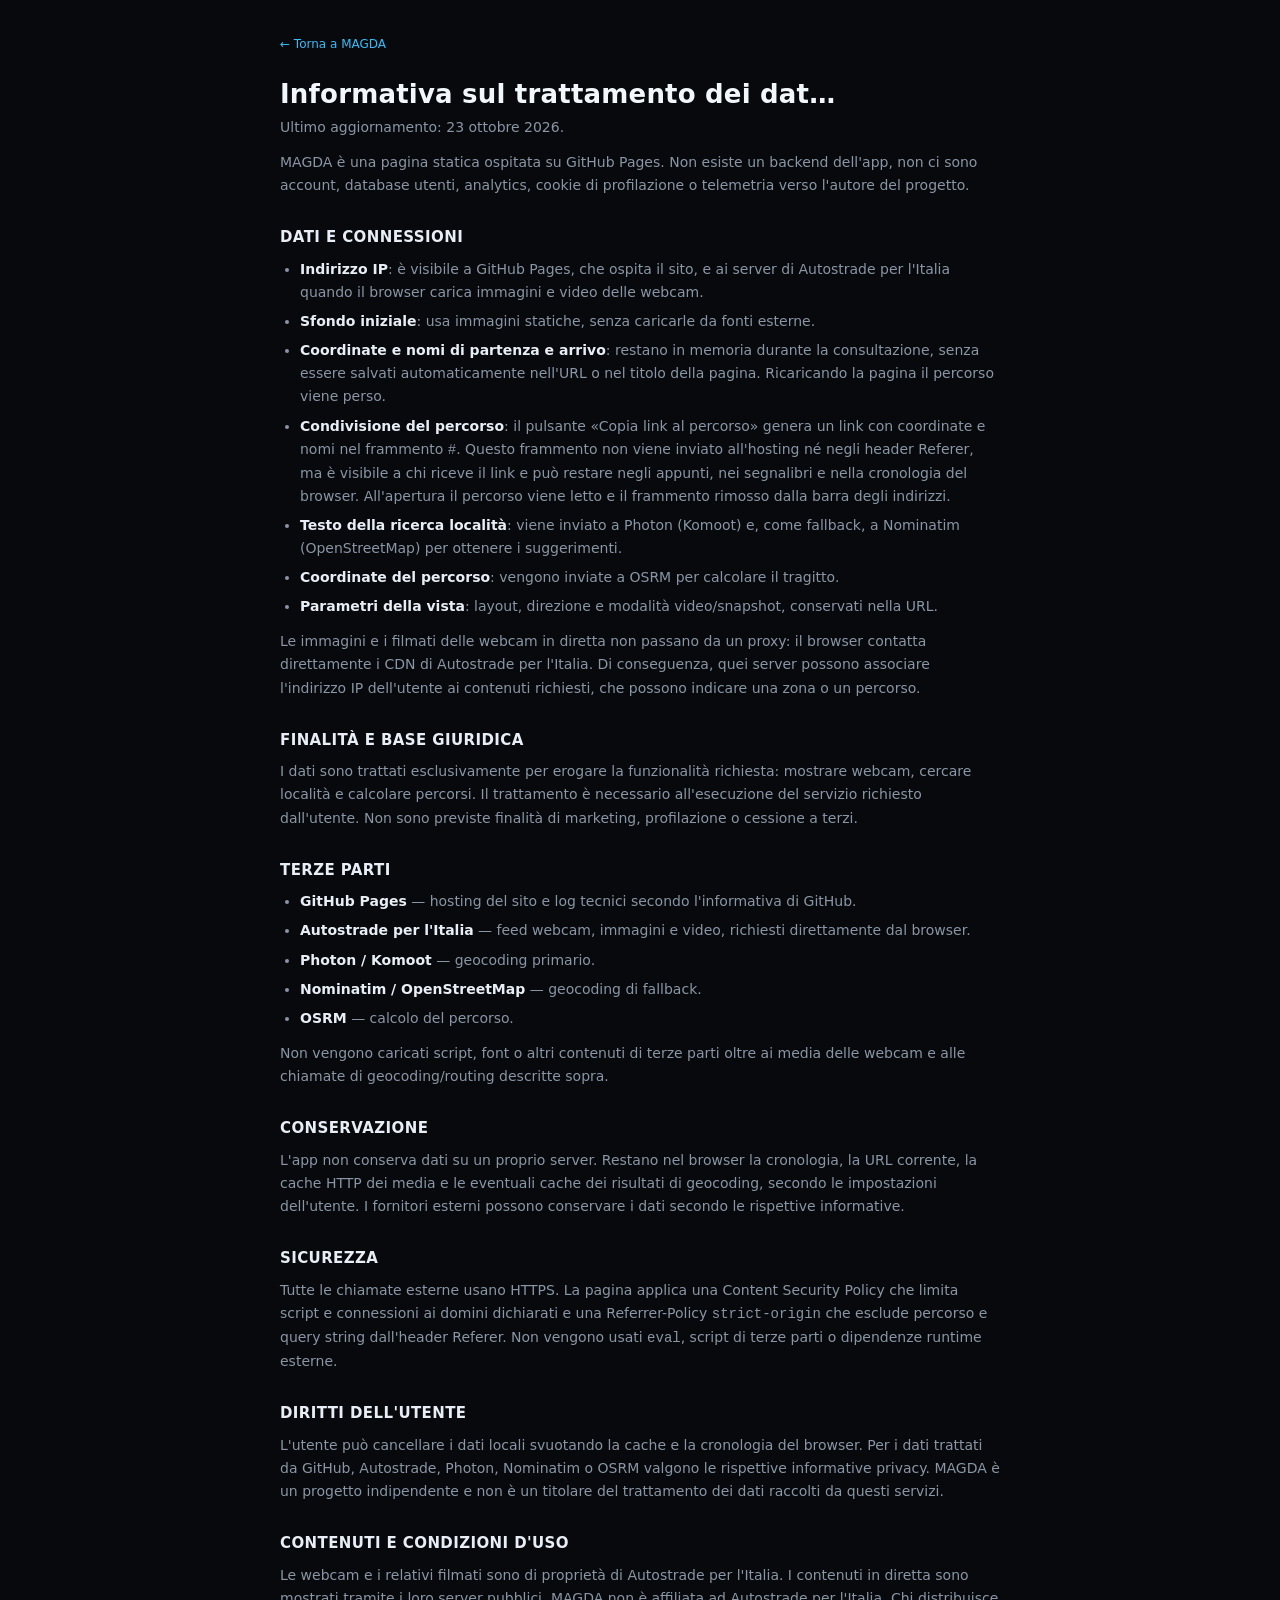
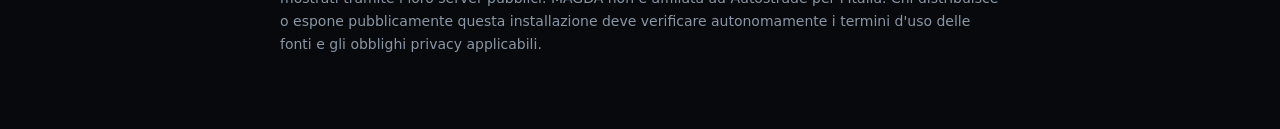
==== commit 85b5e25b: "merge: resolve welcome background conflict with upstream main" ====
--- a/site/privacy.html
+++ b/site/privacy.html
@@ -22,6 +22,7 @@
     <h2>Dati e connessioni</h2>
     <ul>
       <li><strong>Indirizzo IP</strong>: è visibile a GitHub Pages, che ospita il sito, e ai server di Autostrade per l'Italia quando il browser carica immagini e video delle webcam.</li>
+      <li><strong>Sfondo iniziale</strong>: usa immagini statiche, senza caricarle da fonti esterne.</li>
       <li><strong>Coordinate e nomi di partenza e arrivo</strong>: restano in memoria durante la consultazione, senza essere salvati automaticamente nell'URL o nel titolo della pagina. Ricaricando la pagina il percorso viene perso.</li>
       <li><strong>Condivisione del percorso</strong>: il pulsante «Copia link al percorso» genera un link con coordinate e nomi nel frammento <code>#</code>. Questo frammento non viene inviato all'hosting né negli header Referer, ma è visibile a chi riceve il link e può restare negli appunti, nei segnalibri e nella cronologia del browser. All'apertura il percorso viene letto e il frammento rimosso dalla barra degli indirizzi.</li>
       <li><strong>Testo della ricerca località</strong>: viene inviato a Photon (Komoot) e, come fallback, a Nominatim (OpenStreetMap) per ottenere i suggerimenti.</li>
@@ -29,7 +30,7 @@
       <li><strong>Parametri della vista</strong>: layout, direzione e modalità video/snapshot, conservati nella URL.</li>
     </ul>
 
-    <p>Immagini e filmati non passano da un proxy: il browser contatta direttamente i CDN di Autostrade per l'Italia. Di conseguenza, quei server possono associare l'indirizzo IP dell'utente ai contenuti richiesti, che possono indicare una zona o un percorso. Questa versione statica non può evitarlo.</p>
+    <p>Le immagini e i filmati delle webcam in diretta non passano da un proxy: il browser contatta direttamente i CDN di Autostrade per l'Italia. Di conseguenza, quei server possono associare l'indirizzo IP dell'utente ai contenuti richiesti, che possono indicare una zona o un percorso.</p>
 
     <h2>Finalità e base giuridica</h2>
     <p>I dati sono trattati esclusivamente per erogare la funzionalità richiesta: mostrare webcam, cercare località e calcolare percorsi. Il trattamento è necessario all'esecuzione del servizio richiesto dall'utente. Non sono previste finalità di marketing, profilazione o cessione a terzi.</p>
@@ -54,7 +55,7 @@
     <p>L'utente può cancellare i dati locali svuotando la cache e la cronologia del browser. Per i dati trattati da GitHub, Autostrade, Photon, Nominatim o OSRM valgono le rispettive informative privacy. MAGDA è un progetto indipendente e non è un titolare del trattamento dei dati raccolti da questi servizi.</p>
 
     <h2>Contenuti e condizioni d'uso</h2>
-    <p>Le webcam e i relativi filmati sono di proprietà di Autostrade per l'Italia e sono mostrati tramite i loro server pubblici, senza archiviarli né ridistribuirli. MAGDA non è affiliata ad Autostrade per l'Italia. Chi distribuisce o espone pubblicamente questa installazione deve verificare autonomamente i termini d'uso delle fonti e gli obblighi privacy applicabili.</p>
+    <p>Le webcam e i relativi filmati sono di proprietà di Autostrade per l'Italia. I contenuti in diretta sono mostrati tramite i loro server pubblici. MAGDA non è affiliata ad Autostrade per l'Italia. Chi distribuisce o espone pubblicamente questa installazione deve verificare autonomamente i termini d'uso delle fonti e gli obblighi privacy applicabili.</p>
   </main>
 </body>
 </html>
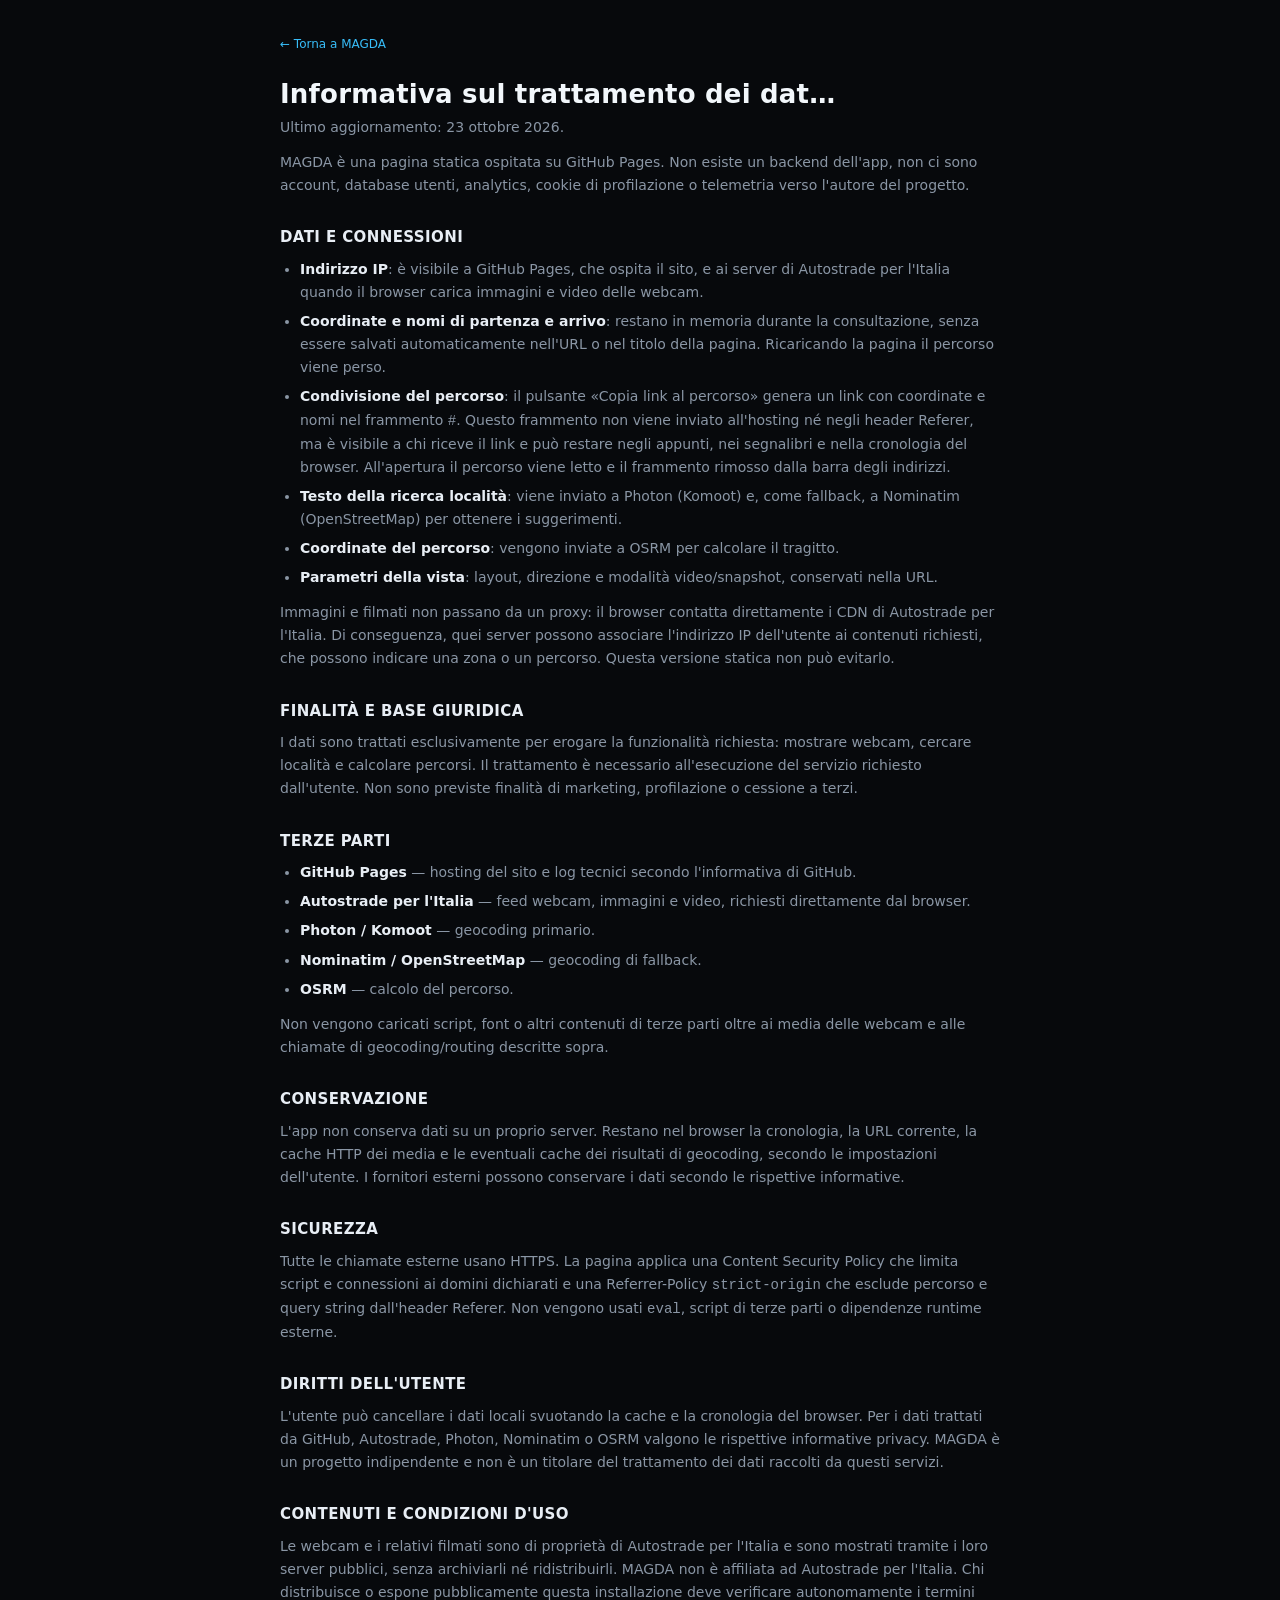
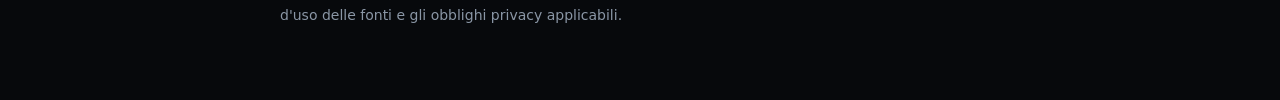
==== commit b5ff8960: "merge: resolve feed resource limits conflicts with upstream main" ====
--- a/site/privacy.html
+++ b/site/privacy.html
@@ -22,7 +22,6 @@
     <h2>Dati e connessioni</h2>
     <ul>
       <li><strong>Indirizzo IP</strong>: è visibile a GitHub Pages, che ospita il sito, e ai server di Autostrade per l'Italia quando il browser carica immagini e video delle webcam.</li>
-      <li><strong>Sfondo iniziale</strong>: usa immagini statiche, senza caricarle da fonti esterne.</li>
       <li><strong>Coordinate e nomi di partenza e arrivo</strong>: restano in memoria durante la consultazione, senza essere salvati automaticamente nell'URL o nel titolo della pagina. Ricaricando la pagina il percorso viene perso.</li>
       <li><strong>Condivisione del percorso</strong>: il pulsante «Copia link al percorso» genera un link con coordinate e nomi nel frammento <code>#</code>. Questo frammento non viene inviato all'hosting né negli header Referer, ma è visibile a chi riceve il link e può restare negli appunti, nei segnalibri e nella cronologia del browser. All'apertura il percorso viene letto e il frammento rimosso dalla barra degli indirizzi.</li>
       <li><strong>Testo della ricerca località</strong>: viene inviato a Photon (Komoot) e, come fallback, a Nominatim (OpenStreetMap) per ottenere i suggerimenti.</li>
@@ -30,7 +29,7 @@
       <li><strong>Parametri della vista</strong>: layout, direzione e modalità video/snapshot, conservati nella URL.</li>
     </ul>
 
-    <p>Le immagini e i filmati delle webcam in diretta non passano da un proxy: il browser contatta direttamente i CDN di Autostrade per l'Italia. Di conseguenza, quei server possono associare l'indirizzo IP dell'utente ai contenuti richiesti, che possono indicare una zona o un percorso.</p>
+    <p>Immagini e filmati non passano da un proxy: il browser contatta direttamente i CDN di Autostrade per l'Italia. Di conseguenza, quei server possono associare l'indirizzo IP dell'utente ai contenuti richiesti, che possono indicare una zona o un percorso. Questa versione statica non può evitarlo.</p>
 
     <h2>Finalità e base giuridica</h2>
     <p>I dati sono trattati esclusivamente per erogare la funzionalità richiesta: mostrare webcam, cercare località e calcolare percorsi. Il trattamento è necessario all'esecuzione del servizio richiesto dall'utente. Non sono previste finalità di marketing, profilazione o cessione a terzi.</p>
@@ -55,7 +54,7 @@
     <p>L'utente può cancellare i dati locali svuotando la cache e la cronologia del browser. Per i dati trattati da GitHub, Autostrade, Photon, Nominatim o OSRM valgono le rispettive informative privacy. MAGDA è un progetto indipendente e non è un titolare del trattamento dei dati raccolti da questi servizi.</p>
 
     <h2>Contenuti e condizioni d'uso</h2>
-    <p>Le webcam e i relativi filmati sono di proprietà di Autostrade per l'Italia. I contenuti in diretta sono mostrati tramite i loro server pubblici. MAGDA non è affiliata ad Autostrade per l'Italia. Chi distribuisce o espone pubblicamente questa installazione deve verificare autonomamente i termini d'uso delle fonti e gli obblighi privacy applicabili.</p>
+    <p>Le webcam e i relativi filmati sono di proprietà di Autostrade per l'Italia e sono mostrati tramite i loro server pubblici, senza archiviarli né ridistribuirli. MAGDA non è affiliata ad Autostrade per l'Italia. Chi distribuisce o espone pubblicamente questa installazione deve verificare autonomamente i termini d'uso delle fonti e gli obblighi privacy applicabili.</p>
   </main>
 </body>
 </html>
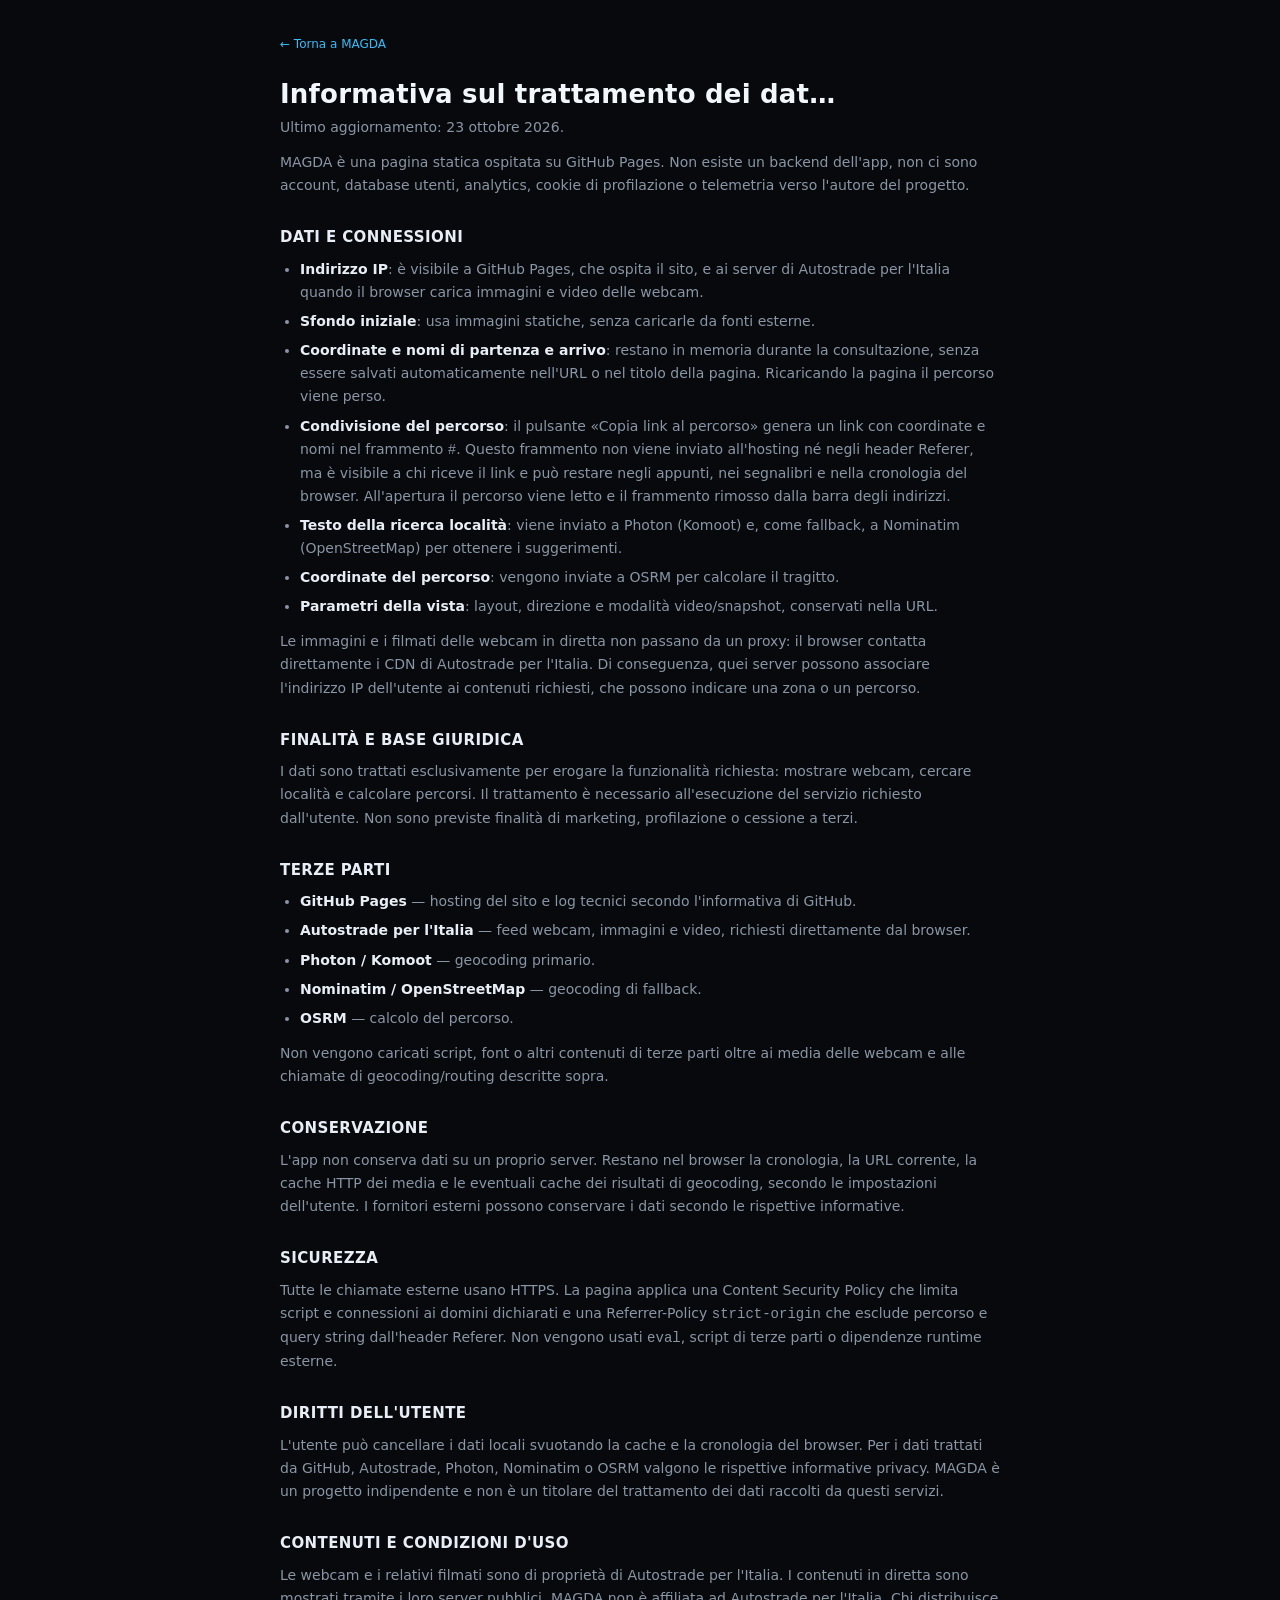
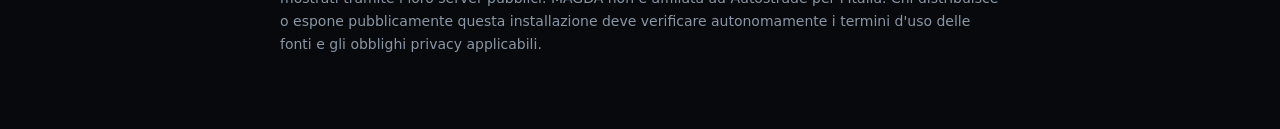
==== commit 2032b081: "Merge pull request #6 from siddolo/fix/local-welcome-background fix: serve welcome backgrounds local" ====
--- a/site/privacy.html
+++ b/site/privacy.html
@@ -22,6 +22,7 @@
     <h2>Dati e connessioni</h2>
     <ul>
       <li><strong>Indirizzo IP</strong>: è visibile a GitHub Pages, che ospita il sito, e ai server di Autostrade per l'Italia quando il browser carica immagini e video delle webcam.</li>
+      <li><strong>Sfondo iniziale</strong>: usa immagini statiche, senza caricarle da fonti esterne.</li>
       <li><strong>Coordinate e nomi di partenza e arrivo</strong>: restano in memoria durante la consultazione, senza essere salvati automaticamente nell'URL o nel titolo della pagina. Ricaricando la pagina il percorso viene perso.</li>
       <li><strong>Condivisione del percorso</strong>: il pulsante «Copia link al percorso» genera un link con coordinate e nomi nel frammento <code>#</code>. Questo frammento non viene inviato all'hosting né negli header Referer, ma è visibile a chi riceve il link e può restare negli appunti, nei segnalibri e nella cronologia del browser. All'apertura il percorso viene letto e il frammento rimosso dalla barra degli indirizzi.</li>
       <li><strong>Testo della ricerca località</strong>: viene inviato a Photon (Komoot) e, come fallback, a Nominatim (OpenStreetMap) per ottenere i suggerimenti.</li>
@@ -29,7 +30,7 @@
       <li><strong>Parametri della vista</strong>: layout, direzione e modalità video/snapshot, conservati nella URL.</li>
     </ul>
 
-    <p>Immagini e filmati non passano da un proxy: il browser contatta direttamente i CDN di Autostrade per l'Italia. Di conseguenza, quei server possono associare l'indirizzo IP dell'utente ai contenuti richiesti, che possono indicare una zona o un percorso. Questa versione statica non può evitarlo.</p>
+    <p>Le immagini e i filmati delle webcam in diretta non passano da un proxy: il browser contatta direttamente i CDN di Autostrade per l'Italia. Di conseguenza, quei server possono associare l'indirizzo IP dell'utente ai contenuti richiesti, che possono indicare una zona o un percorso.</p>
 
     <h2>Finalità e base giuridica</h2>
     <p>I dati sono trattati esclusivamente per erogare la funzionalità richiesta: mostrare webcam, cercare località e calcolare percorsi. Il trattamento è necessario all'esecuzione del servizio richiesto dall'utente. Non sono previste finalità di marketing, profilazione o cessione a terzi.</p>
@@ -54,7 +55,7 @@
     <p>L'utente può cancellare i dati locali svuotando la cache e la cronologia del browser. Per i dati trattati da GitHub, Autostrade, Photon, Nominatim o OSRM valgono le rispettive informative privacy. MAGDA è un progetto indipendente e non è un titolare del trattamento dei dati raccolti da questi servizi.</p>
 
     <h2>Contenuti e condizioni d'uso</h2>
-    <p>Le webcam e i relativi filmati sono di proprietà di Autostrade per l'Italia e sono mostrati tramite i loro server pubblici, senza archiviarli né ridistribuirli. MAGDA non è affiliata ad Autostrade per l'Italia. Chi distribuisce o espone pubblicamente questa installazione deve verificare autonomamente i termini d'uso delle fonti e gli obblighi privacy applicabili.</p>
+    <p>Le webcam e i relativi filmati sono di proprietà di Autostrade per l'Italia. I contenuti in diretta sono mostrati tramite i loro server pubblici. MAGDA non è affiliata ad Autostrade per l'Italia. Chi distribuisce o espone pubblicamente questa installazione deve verificare autonomamente i termini d'uso delle fonti e gli obblighi privacy applicabili.</p>
   </main>
 </body>
 </html>
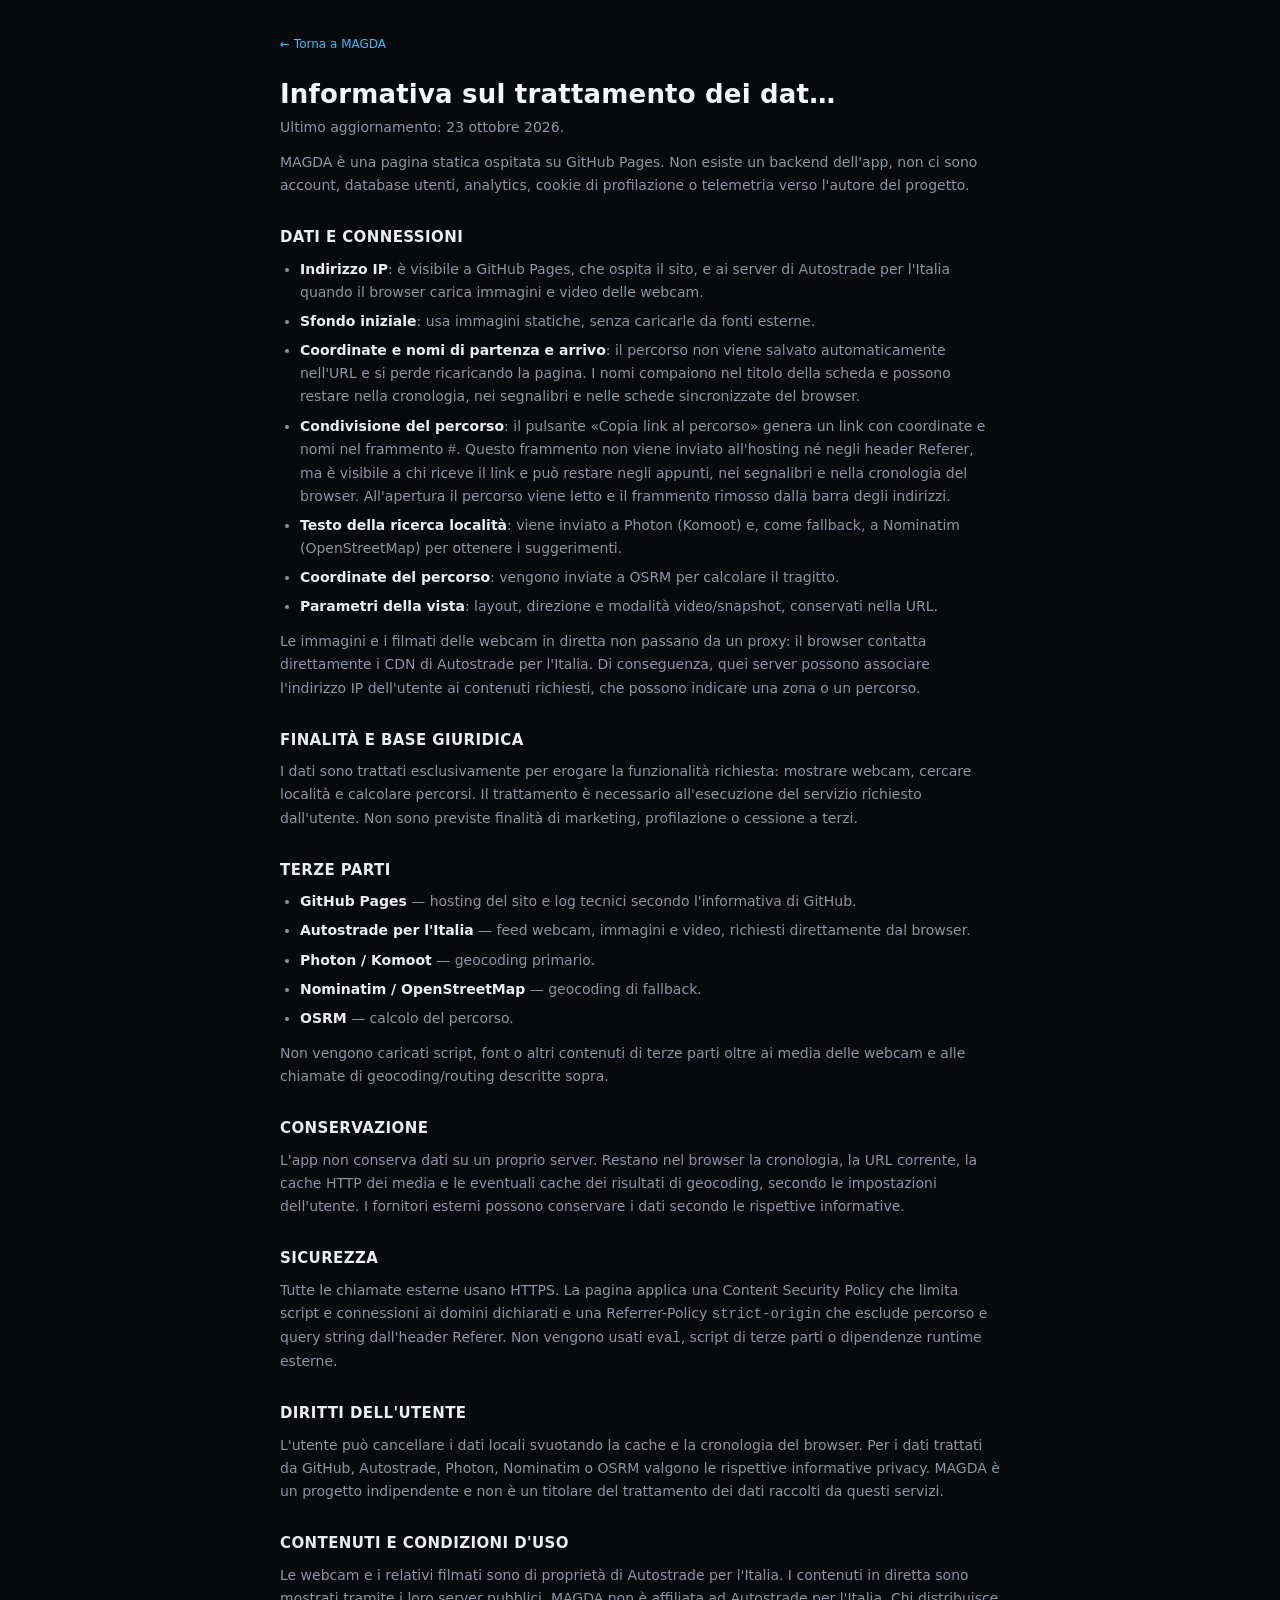
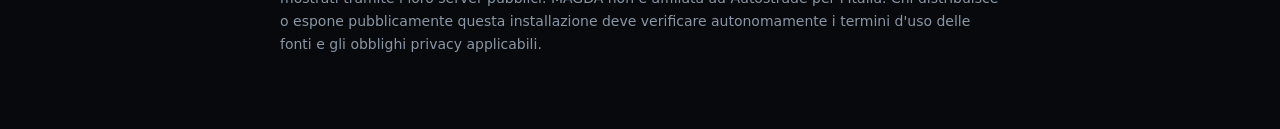
==== commit 79f9a7ac: "fix: restore place names in route page titles" ====
--- a/site/privacy.html
+++ b/site/privacy.html
@@ -23,7 +23,7 @@
     <ul>
       <li><strong>Indirizzo IP</strong>: è visibile a GitHub Pages, che ospita il sito, e ai server di Autostrade per l'Italia quando il browser carica immagini e video delle webcam.</li>
       <li><strong>Sfondo iniziale</strong>: usa immagini statiche, senza caricarle da fonti esterne.</li>
-      <li><strong>Coordinate e nomi di partenza e arrivo</strong>: restano in memoria durante la consultazione, senza essere salvati automaticamente nell'URL o nel titolo della pagina. Ricaricando la pagina il percorso viene perso.</li>
+      <li><strong>Coordinate e nomi di partenza e arrivo</strong>: il percorso non viene salvato automaticamente nell'URL e si perde ricaricando la pagina. I nomi compaiono nel titolo della scheda e possono restare nella cronologia, nei segnalibri e nelle schede sincronizzate del browser.</li>
       <li><strong>Condivisione del percorso</strong>: il pulsante «Copia link al percorso» genera un link con coordinate e nomi nel frammento <code>#</code>. Questo frammento non viene inviato all'hosting né negli header Referer, ma è visibile a chi riceve il link e può restare negli appunti, nei segnalibri e nella cronologia del browser. All'apertura il percorso viene letto e il frammento rimosso dalla barra degli indirizzi.</li>
       <li><strong>Testo della ricerca località</strong>: viene inviato a Photon (Komoot) e, come fallback, a Nominatim (OpenStreetMap) per ottenere i suggerimenti.</li>
       <li><strong>Coordinate del percorso</strong>: vengono inviate a OSRM per calcolare il tragitto.</li>
